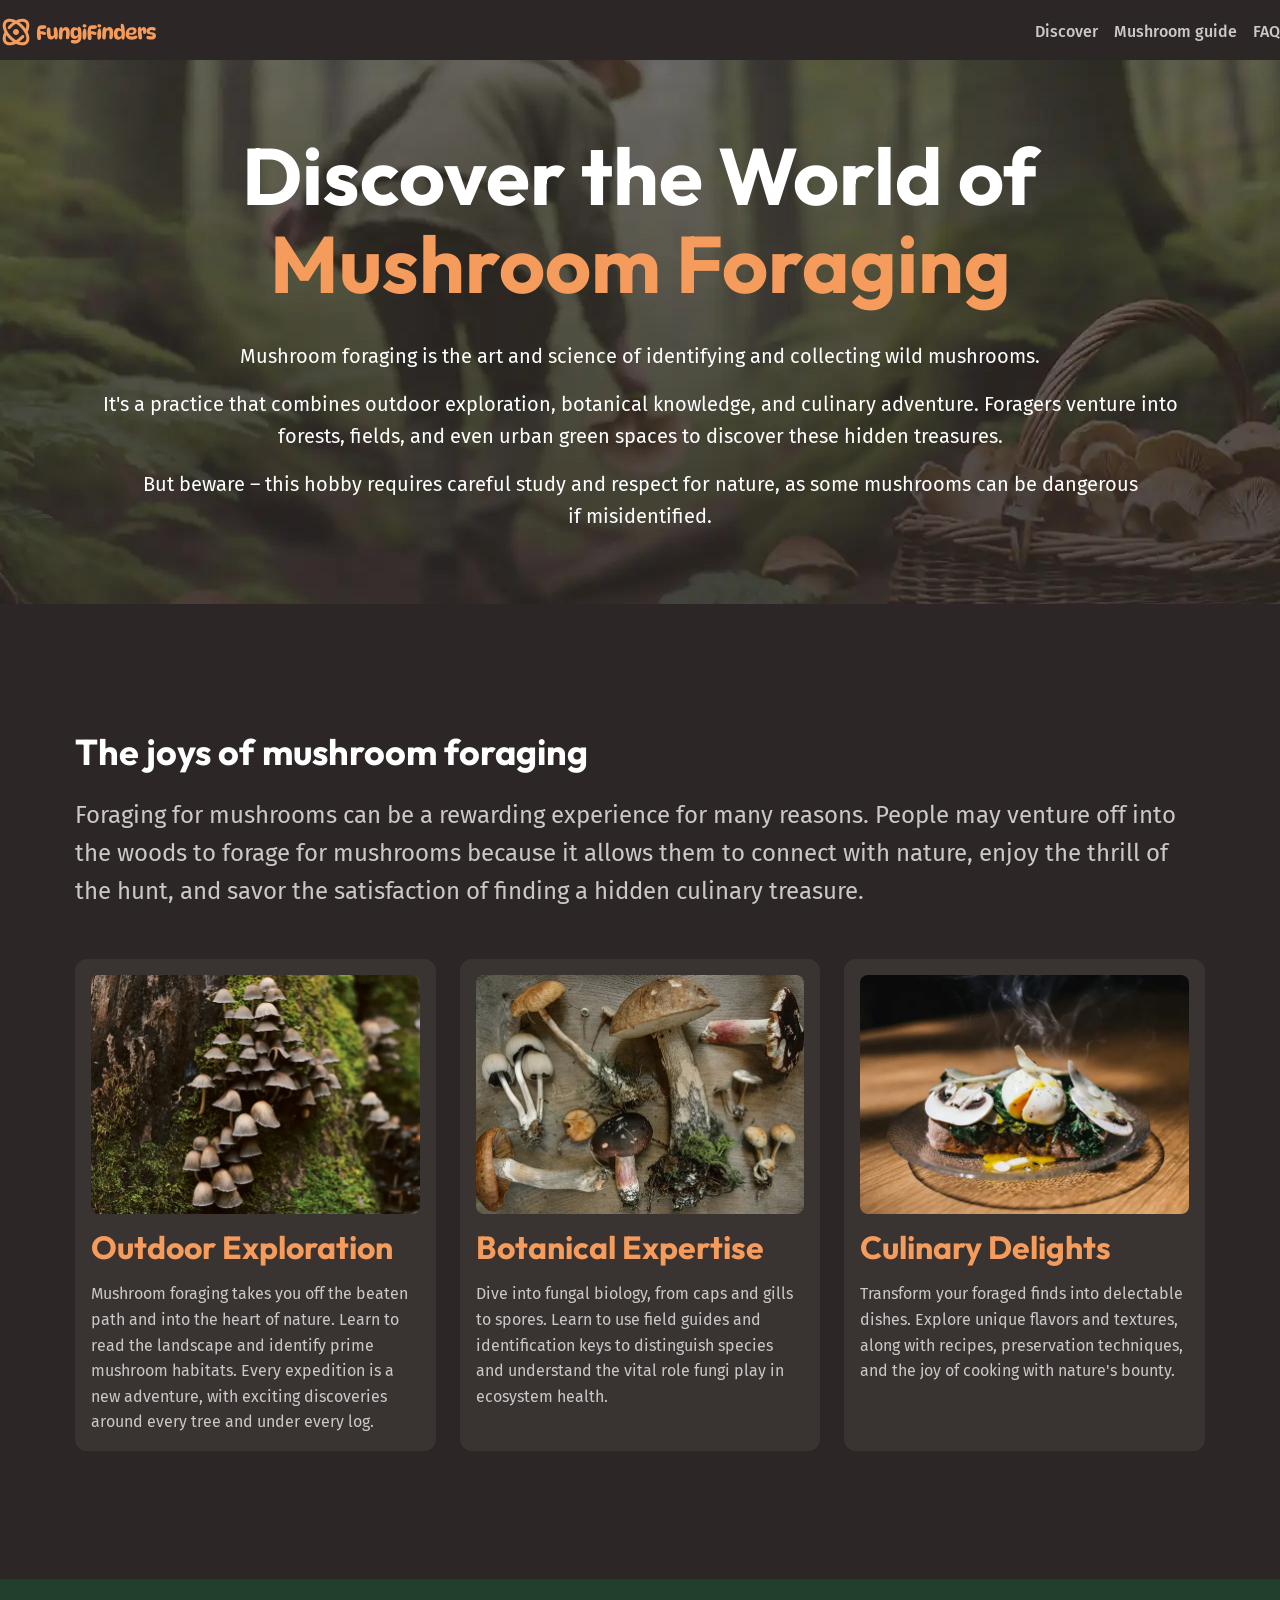
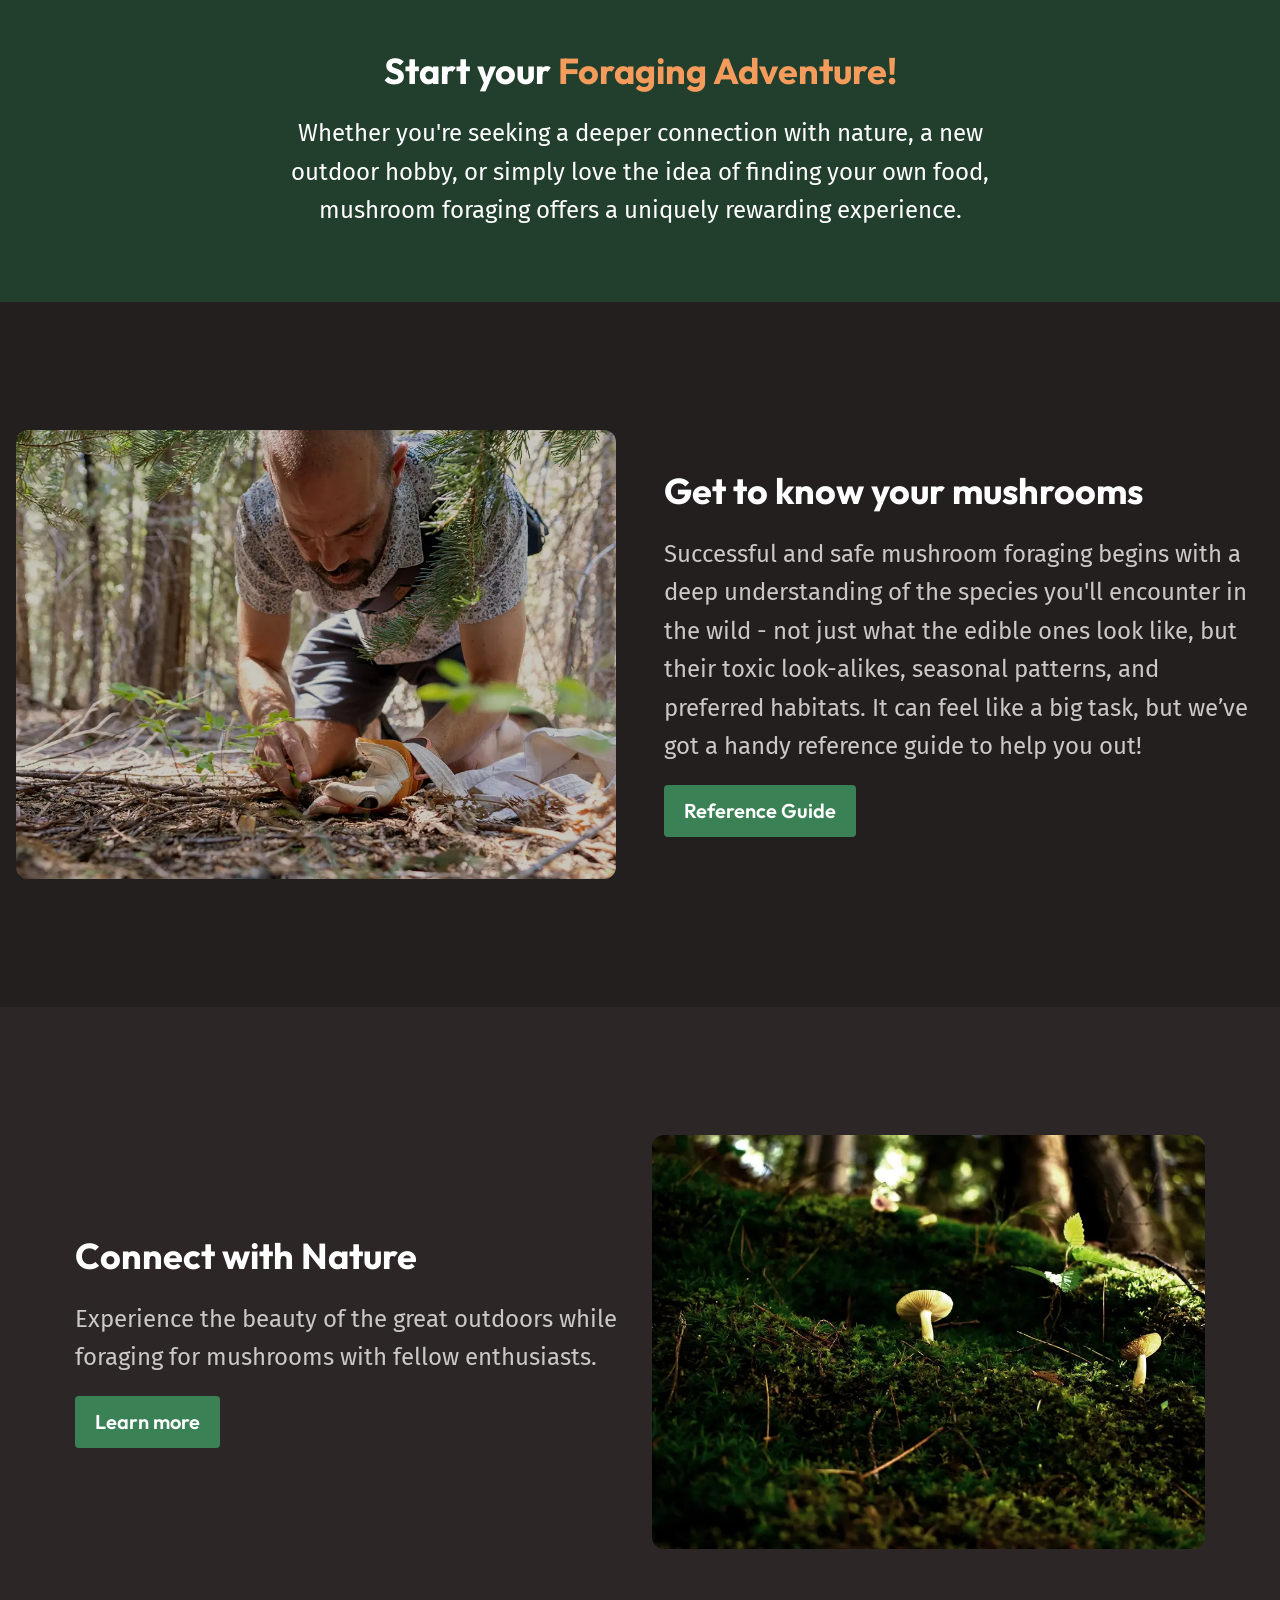
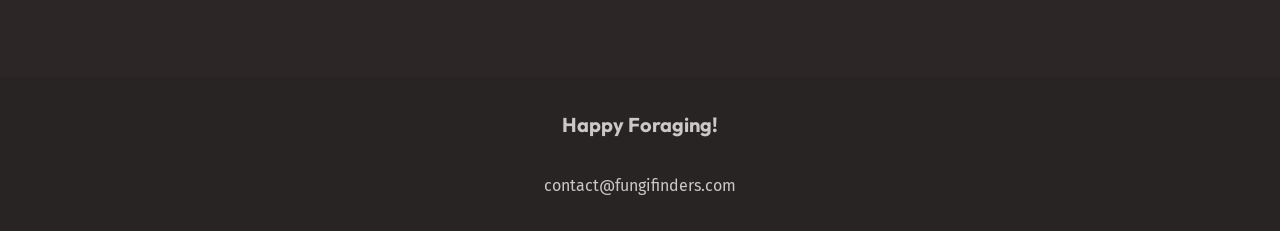
==== index.html @ 2575982f "modify anchor tag styles" ====
<!DOCTYPE html>
<html lang="en">

<head>
    <meta charset="UTF-8">
    <meta name="viewport" content="width=device-width, initial-scale=1.0">
    <link rel="stylesheet" href="style.css">

    <link rel="preconnect" href="https://fonts.googleapis.com">
    <link rel="preconnect" href="https://fonts.gstatic.com" crossorigin>
    <link
        href="https://fonts.googleapis.com/css2?family=Fira+Sans:ital,wght@0,100;0,200;0,300;0,400;0,500;0,600;0,700;0,800;0,900;1,100;1,200;1,300;1,400;1,500;1,600;1,700;1,800;1,900&family=Outfit:wght@100..900&display=swap"
        rel="stylesheet">
    <title>Myco Trail</title>
</head>

<body>
    <header class="primary-header wrapper wrapper--wide">
        <div class="logo-group"><img src="./assets/fungi-finders.svg" alt=""><span></span></div>
        <nav class="navigation">
            <ul role="list" class="navigation__list">
                <li><a href="">Discover</a></li>
                <li><a href="">Mushroom guide</a></li>
                <li><a href="">FAQ</a></li>
            </ul>
        </nav>
    </header>

    <main>
        <section class="section section--compact hero">
            <h1 class="hero__title">Discover the World of <br>
                <span class=".font-size-heading-xl text-brand">Mushroom Foraging</span>
            </h1>

            <div class="hero__text wrapper wrapper-narrow">
                <p>Mushroom foraging is the art and science of identifying and collecting wild mushrooms.</p>
                <p>It's a practice that combines outdoor exploration, botanical knowledge, and culinary adventure.
                    Foragers
                    venture into forests, fields, and even urban green spaces to discover these hidden treasures.</p>
                <p>But beware &ndash; this hobby requires careful study and respect for nature, as some mushrooms can be
                    dangerous
                    if misidentified.</p>
            </div>


        </section>

        <section class="section joys-section">
            <div class="wrapper flow">
                <h2>The joys of mushroom foraging</h2>

                <p>
                    Foraging for mushrooms can be a rewarding experience for many reasons. People may venture off into
                    the
                    woods
                    to forage for mushrooms because it allows them to connect with nature, enjoy the thrill of the hunt,
                    and
                    savor the satisfaction of finding a hidden culinary treasure.
                </p>

                <ul role="list" class="equal-cols">
                    <li class="card">
                        <img src="./assets/outdoor-exploration.webp" alt="">
                        <h3 class="card__title text-brand">Outdoor Exploration</h3>
                        <p class="joy__content">Mushroom foraging takes you off the beaten path and into the heart
                            of
                            nature. Learn to read the
                            landscape and identify prime mushroom habitats. Every expedition is a new adventure,
                            with
                            exciting discoveries around every tree and under every log.</p>
                    </li>

                    <li class="card" class="card">
                        <img src="./assets/botanical-expertise.webp" alt="">
                        <h3 class="card__title text-brand">Botanical Expertise</h3>
                        <p class="joy__content">Dive into fungal biology, from caps and gills to spores. Learn to
                            use
                            field
                            guides and
                            identification keys to distinguish species and understand the vital role fungi play in
                            ecosystem
                            health.</p>
                    </li>

                    <li class="card">
                        <img src="./assets/culinary-delight.webp" alt="">
                        <h3 class="card__title text-brand">Culinary Delights</h3>
                        <p class="joy__content">Transform your foraged finds into delectable dishes. Explore unique
                            flavors
                            and textures, along
                            with recipes, preservation techniques, and the joy of cooking with nature's bounty.</p>
                    </li>


                </ul>
            </div>

        </section>

        <section class="banner | section section--compact bg-green-dark text-center">
            <div class="wrapper wrapper--narrow flow">
                <h2>Start your <span class="text-brand">Foraging Adventure!</span></h2>
                <p class="text-white">Whether you're seeking a deeper connection with nature, a new outdoor hobby, or
                    simply love the idea of
                    finding your own food, mushroom foraging offers a uniquely rewarding experience.</p>
            </div>
        </section>

        <section class="refernce-guide | section bg-brown-dark">
            <div class="wrapper wrapper--wide equal-cols" data-gap="wide" data-vertical-alignment="center">
                <div class="refernce-guide__img">
                    <img src="./assets/get-to-know.webp" alt="" />
                </div>
                <div class="flow">
                    <h2>Get to know your mushrooms</h2>
                    <p>Successful and safe mushroom foraging begins with a deep understanding of the species you'll
                        encounter in the wild - not just what the edible ones look like, but their toxic look-alikes,
                        seasonal patterns, and preferred habitats.
                        It can feel like a big task, but we’ve got a handy reference guide to help you out!</p>
                    <a href="#" class="button" data-button-size="large">Reference Guide</a>
                </div>
            </div>
        </section>

        <section class="section nature">
            <div class="wrapper wrapper-wide equal-cols" data-vertical-alignment="center">
                <div class="flow">
                    <h2>Connect with Nature</h2>
                    <p>Experience the beauty of the great outdoors while foraging for mushrooms with fellow enthusiasts.
                    </p>
                    <a class="button" data-button-size="large" href="#">Learn more <span class="visually-hidden">
                            about mushrooms with our helpful reference guide
                        </span></a>
                </div>
                <div class="nature__img"><img src="./assets/nature.webp" alt=""></div>
            </div>
        </section>
    </main>

    <footer class="primary-footer">
        <p class="primary-footer__title">Happy Foraging!</p>
        <a href="mailto:contact@fungifinders.com">contact@fungifinders.com</a>
    </footer>

</body>

</html>
---- style.css ----
@layer reset {
  * {
    margin: 0;
    padding: 0;
  }

  [role="list"] {
    list-style: none;
  }

  img,
  picture {
    max-inline-size: 100%;
    display: block;
  }

  input,
  button,
  textarea,
  select {
    font: inherit;
  }

  body {
    min-height: 100vh;
    line-height: 1.6;
  }

  h1,
  h2,
  h3,
  button,
  input,
  label {
    line-height: 1.1;
  }

  h1,
  h2,
  h3,
  h4,
  h5 {
    text-wrap: balance;
  }

  p {
    text-wrap: pretty;
  }
}

@layer base {
  :root {
    --clr-green-400: hsl(143, 19%, 49%);
    --clr-green-500: hsl(143, 38%, 37%);
    --clr-green-600: hsl(145, 29%, 19%);

    --clr-brown-500: hsl(10, 5%, 25%);
    --clr-brown-600: hsl(9, 7%, 21%);
    --clr-brown-700: hsl(10, 7%, 16%);
    --clr-brown-800: hsl(0, 6%, 15%);
    --clr-brown-900: hsl(0, 6%, 13%);

    --clr-burnt-orange-500: hsl(28, 43%, 37%);

    --clr-gray-100: hsl(0, 2%, 79%);
    --clr-white: hsl(0, 0%, 100%);

    --clr-brand-400: hsl(25, 88%, 75%);
    --clr-brand-500: hsl(25, 88%, 66%);

    --clr-red-500: hsl(359, 34%, 24%);
    --clr-teal-500: hsl(186, 42%, 25%);

    --ff-heading: "Outfit", sans-serif;
    --ff-body: "Fira Sans", sans-serif;

    --fs-300: 0.875rem;
    --fs-400: 1rem;
    --fs-500: 1.125rem;
    --fs-600: 1.25rem;
    --fs-700: 1.5rem;
    --fs-800: 2rem;
    --fs-900: 3.75rem;
    --fs-1000: 3.75rem;

    @media (width > 760px) {
      --fs-500: 1.25rem;
      --fs-600: 1.5rem;
      --fs-700: 2rem;
      --fs-800: 3rem;
      --fs-900: 5rem;
      --fs-1000: 7.5rem;
    }
  }

  :root {
    --color-background-extra-light: var(--clr-brown-500);
    --color-background-light: var(--clr-brown-600);
    --color-background-normal: var(--clr-brown-700);
    --color-background-dark: var(--clr-brown-800);
    --color-background-extra-dark: var(--clr-brown-900);

    --color-background-green-light: var(--clr-green-400);
    --color-background-green-normal: var(--clr-green-500);
    --color-background-green-dark: var(--clr-green-600);

    --color-tags-red: var(--clr-red-500);
    --color-tags-teal: var(--clr-teal-500);
    --color-tags-burnt-orange: var(--clr-burnt-orange-500);

    --color-text-white: var(--clr-white);
    --color-text-gray: var(--clr-gray-100);

    --color-text-brand-light: var(--clr-brand-400);
    --color-text-brand: var(--clr-brand-500);

    --font-size-heading-sm: var(--fs-700);
    --font-size-heading-regular: var(--fs-800);
    --font-size-heading-lg: var(--fs-900);
    --font-size-heading-xl: var(--fs-1000);

    --font-size-sm: var(--fs-300);
    --font-size-regular: var(--fs-400);
    --font-size-md: var(--fs-500);
    --font-size-lg: var(--fs-600);

    --border-radius-1: 0.25rem;
    --border-radius-2: 0.5rem;
    --border-radius-3: 0.75rem;
  }

  body {
    font-family: var(--ff-body);
    font-size: var(--font-size-lg);
    color: var(--color-text-gray);
    background-color: var(--color-background-normal);
  }

  h1,
  h2,
  h3 {
    font-family: var(--ff-heading);
    color: var(--color-text-white);
  }

  h1 {
    font-size: var(--font-size-heading-lg);
    line-height: 1.1;
  }

  a {
    color: inherit;
    text-decoration: none;
    /* font: inherit; */
  }

  a:hover,
  a:focus-visible {
    color: var(--color-text-brand);
  }

  section {
    padding-block: 8rem;
  }

  img {
    border-radius: var(--border-radius-3);
  }
}

@layer layout {
  .wrapper {
    max-width: 70.625rem;
    margin-inline: auto;
    padding-inline: 1rem;
  }

  .wrapper--narrow {
    max-width: 45rem;
  }

  .wrapper--wide {
    max-width: 83.125rem;
  }

  .section {
    padding-block: 3.75rem;

    @media (min-width: 760px) {
      padding-block: 8rem;
    }
  }

  .section--compact {
    @media (min-width: 760px) {
      padding-block: 4.5rem;
    }
  }

  .equal-cols {
    display: grid;
    align-items: var(--vertical-alignment, stretch);
    gap: var(--gap, 1.5rem);

    &[data-gap="wide"] {
      --gap: 3rem;
    }

    &[data-vertical-alignment="center"] {
      --vertical-alignment: center;
    }

    @media (width > 760px) {
      grid-auto-flow: column;
      grid-auto-columns: 1fr;
    }
  }

  /* ul.equal-cols{
    article:last-child{
      height: 100%;
    }
  } */

  .full-height {
    height: 100%;
  }

  .flow > * + * {
    margin-block-start: 1em;
  }
}

@layer components {
  .primary-header {
    display: flex;
    justify-content: space-between;
    padding: 1rem 0 0.75rem 0;
    align-items: center;
  }

  .navigation__list {
    display: flex;
    gap: 1rem;
    font-size: var(--font-size-regular);
    font-weight: 500;
  }

  .hero {
    text-align: center;
    color: var(--color-text-white);
    background: url("./assets/hero.webp");
  }

  .hero__title {
    margin-block-end: 2rem;
  }

  .hero__text {
    font-size: var(--font-size-md);
    display: grid;
    gap: 1rem;
  }

  .joys-section {
    ul {
      margin-block-start: 3rem;
    }
  }

  .primary-footer {
    padding-block: 2rem;
    background-color: var(--color-background-dark);
    font-size: 1rem;
    display: grid;
    gap: 2rem;
    text-align: center;

    a:hover {
      color: var(--color-text-white);
    }
  }

  .primary-footer__title {
    font-family: var(--ff-heading);
    font-weight: bold;
    font-size: 1.25rem;
  }

  /* Individual Components */

  .card {
    padding: 1rem;
    background-color: var(--color-background-light);
    border-radius: var(--border-radius-3);
    font-size: var(--font-size-regular);
    align-content: start;
    display: grid;
    gap: var(--gap, 1rem);

    img {
      border-radius: var(--border-radius-2);
      object-fit: cover;
      object-position: center;
    }

    &[data-card-size="small"] {
      --card-title-font-size: var(--fs-600);
      align-content: space-between;
    }
  }

  .card__title {
    font-weight: bold;
    color: var(--color-text-white);
    font-size: var(--card-title-font-size, var(--font-size-heading-sm));
  }

  .button,
  .tag {
    color: var(--color-text-white);
    background-color: var(--color-background-green-normal);
    border-radius: 4px;
    display: inline-block;
    font-family: var(--ff-heading);
  }

  .button {
    font-size: 1rem;
    padding: 8px 16px;

    font-weight: 600;

    &[data-button-type="filter-button"] {
      font-weight: revert;
      padding: 8 6 8 16;
    }

    &[data-button-size="large"] {
      font-size: 1.25rem;
      padding: 10px 20px;
    }

    &[data-disabled="true"] {
      background-color: var(--color-background-green-light);
    }
  }

  .tag {
    font-weight: 500;
    padding-inline: 6px;
    font-size: 0.875rem;

    &[data-edible="false"] {
      background-color: var(--color-tags-red);
    }
    &[data-season="spring"] {
      background-color: var(--color-tags-teal);
    }
    &[data-season="fall"] {
      background-color: var(--color-tags-burnt-orange);
    }
  }
}

@layer utils {
  .padding-block-sm {
    padding-block: 4.5rem;
  }
  .padding-block-lg {
    padding-block: 8rem;
  }

  .visually-hidden {
    clip: rect(0 0 0 0);
    clip-path: inset(50%);
    height: 1px;
    overflow: hidden;
    position: absolute;
    white-space: nowrap;
    width: 1px;
  }

  .text-white {
    color: var(--color-text-white);
  }
  .text-brand {
    color: var(--color-text-brand);
  }

  .text-center {
    text-align: center;
  }

  .bg-green-dark {
    background-color: var(--color-background-green-dark);
  }

  .bg-brown-dark {
    background-color: var(--color-background-extra-dark);
  }

  .font-size-heading-xl {
    font-size: var(--font-size-heading-xl);
  }
}
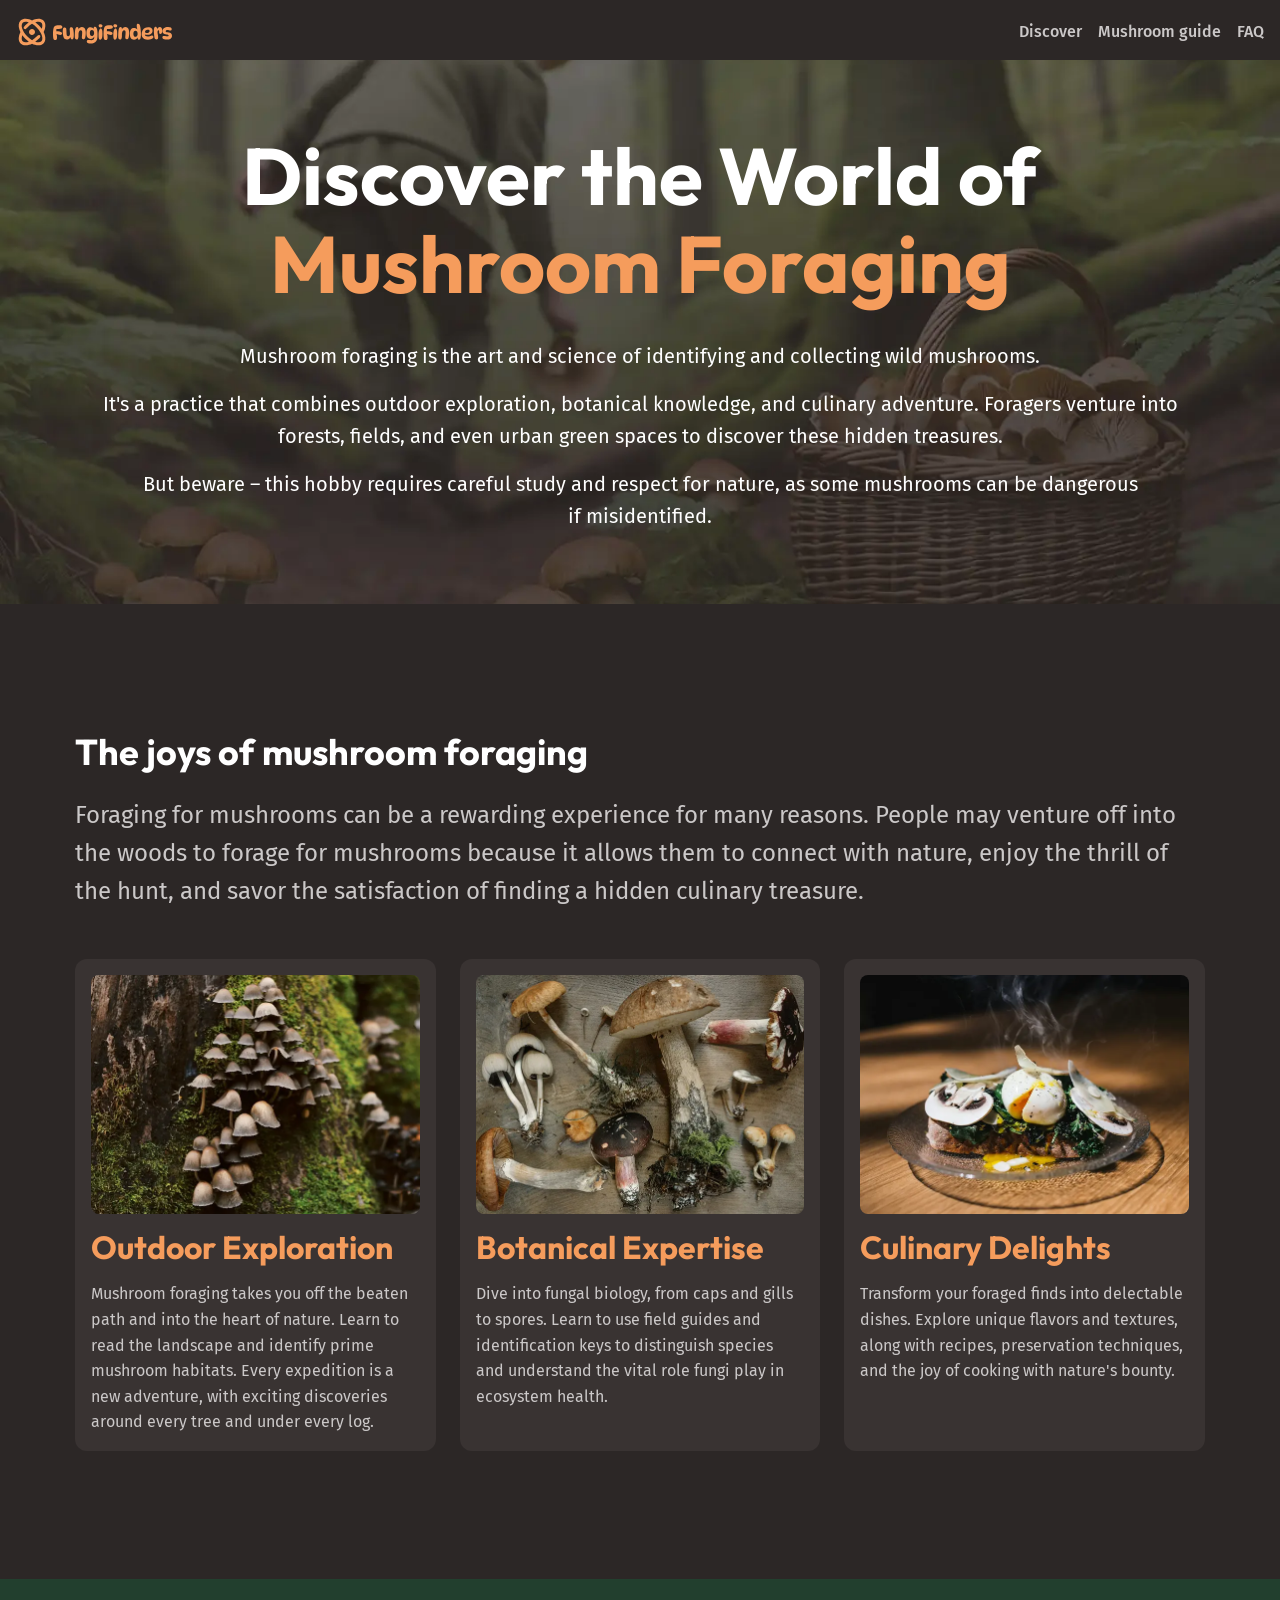
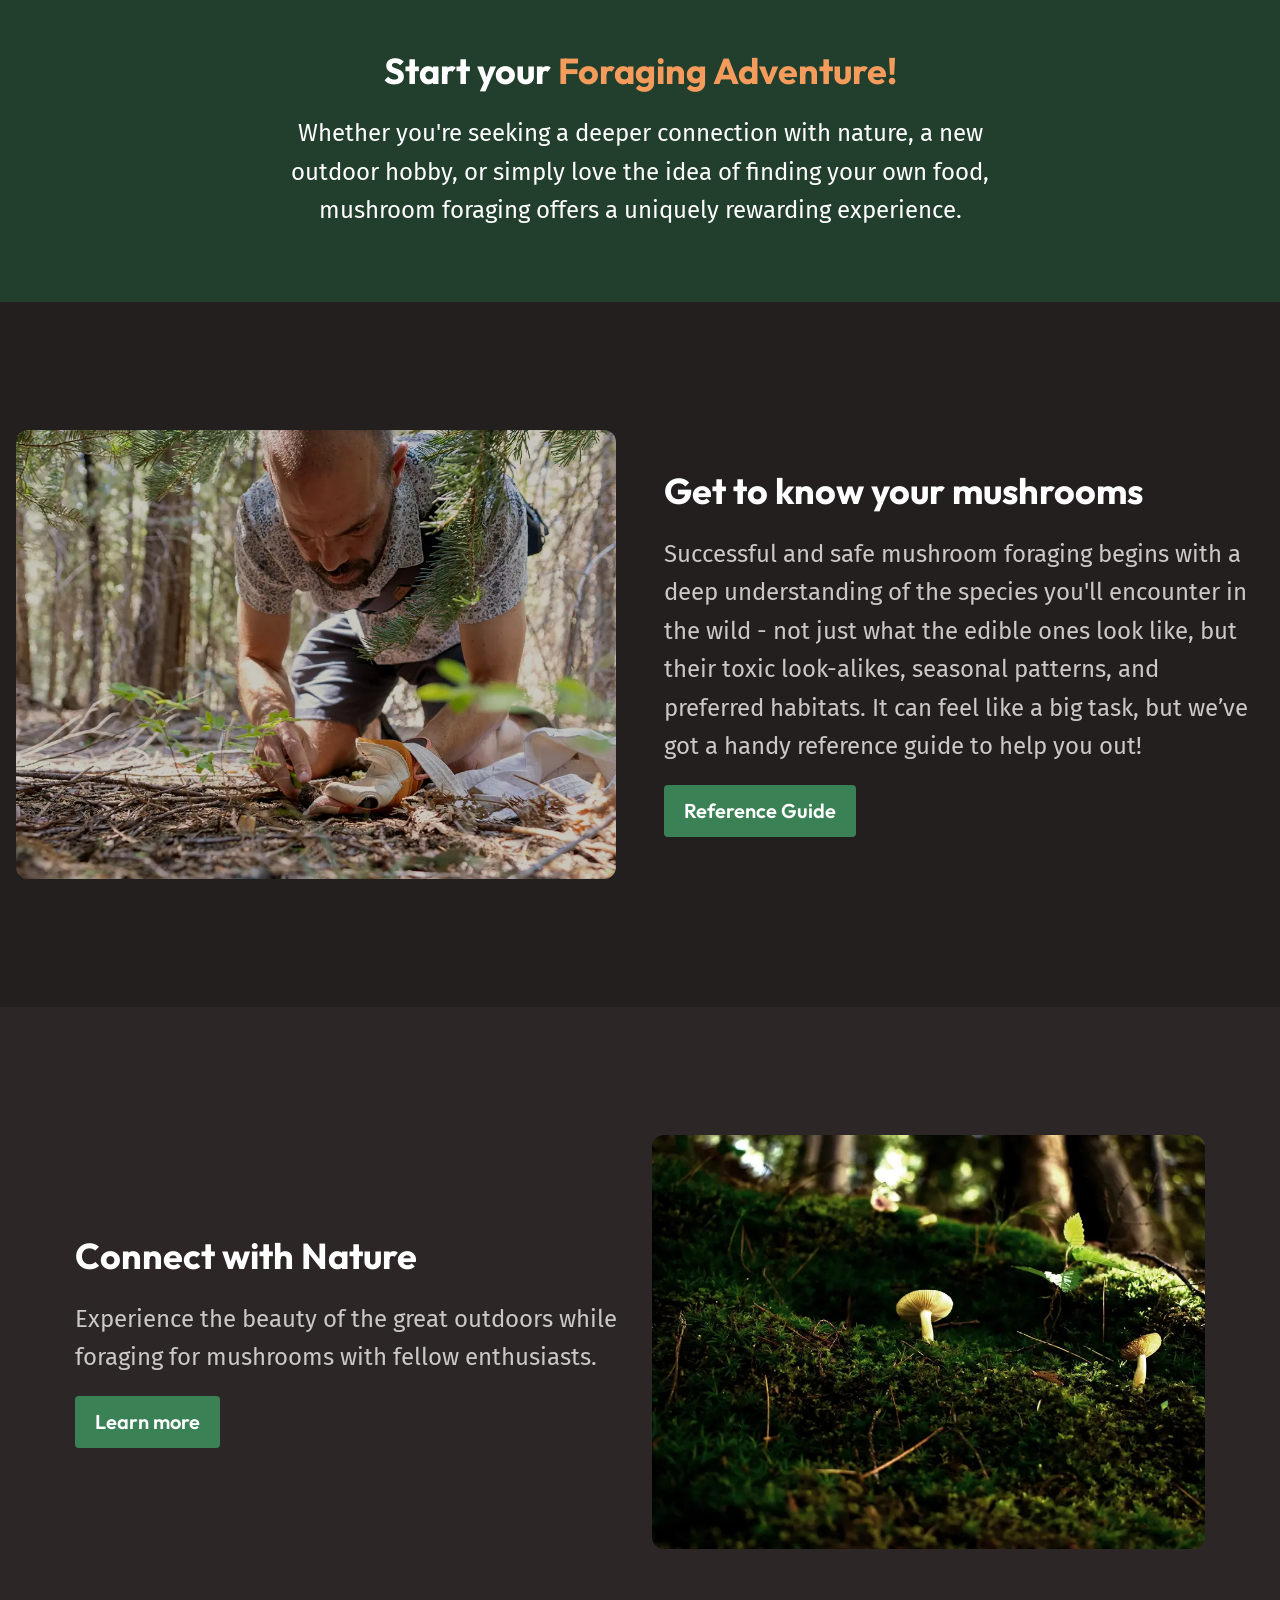
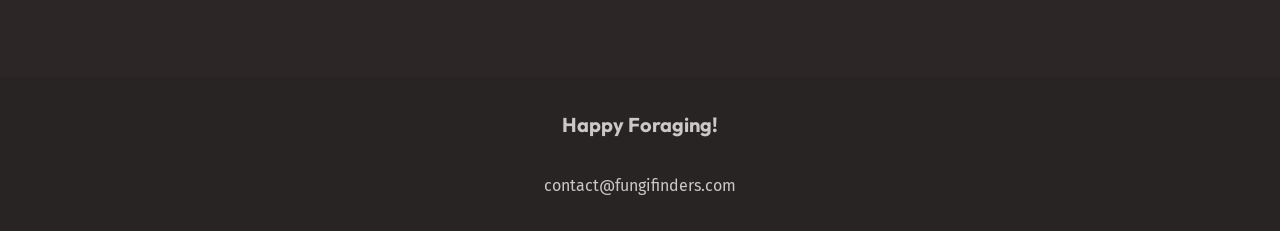
==== commit 75fa4bc7: "modify layout styles for some sections" ====
--- a/index.html
+++ b/index.html
@@ -106,7 +106,7 @@
             </div>
         </section>
 
-        <section class="refernce-guide | section bg-brown-dark">
+        <section class="reference-guide-section | section bg-brown-dark">
             <div class="wrapper wrapper--wide equal-cols" data-gap="wide" data-vertical-alignment="center">
                 <div class="refernce-guide__img">
                     <img src="./assets/get-to-know.webp" alt="" />
@@ -122,7 +122,7 @@
             </div>
         </section>
 
-        <section class="section nature">
+        <section class="nature-section | section">
             <div class="wrapper wrapper-wide equal-cols" data-vertical-alignment="center">
                 <div class="flow">
                     <h2>Connect with Nature</h2>
--- a/style.css
+++ b/style.css
@@ -235,7 +235,10 @@
   .primary-header {
     display: flex;
     justify-content: space-between;
-    padding: 1rem 0 0.75rem 0;
+    flex-wrap: wrap;
+    row-gap: .75rem;
+    padding-block-start: 1rem;
+    padding-block-end: 0.75rem;
     align-items: center;
   }
 
@@ -250,6 +253,8 @@
     text-align: center;
     color: var(--color-text-white);
     background: url("./assets/hero.webp");
+    background-size: cover;
+    background-position: center;
   }
 
   .hero__title {
@@ -265,6 +270,18 @@
   .joys-section {
     ul {
       margin-block-start: 3rem;
+    }
+  }
+
+  .reference-guide-section > :first-child{
+    @media (760px < width < 1250px ){
+      align-items: start;
+    }
+  }
+
+  .nature-section > :first-child{
+    @media (760px < width < 1024px ){
+      align-items: start;
     }
   }
 
@@ -346,6 +363,10 @@
     }
   }
 
+  .button:hover {
+    background-color: var(--color-background-green-light);
+  }
+
   .tag {
     font-weight: 500;
     padding-inline: 6px;
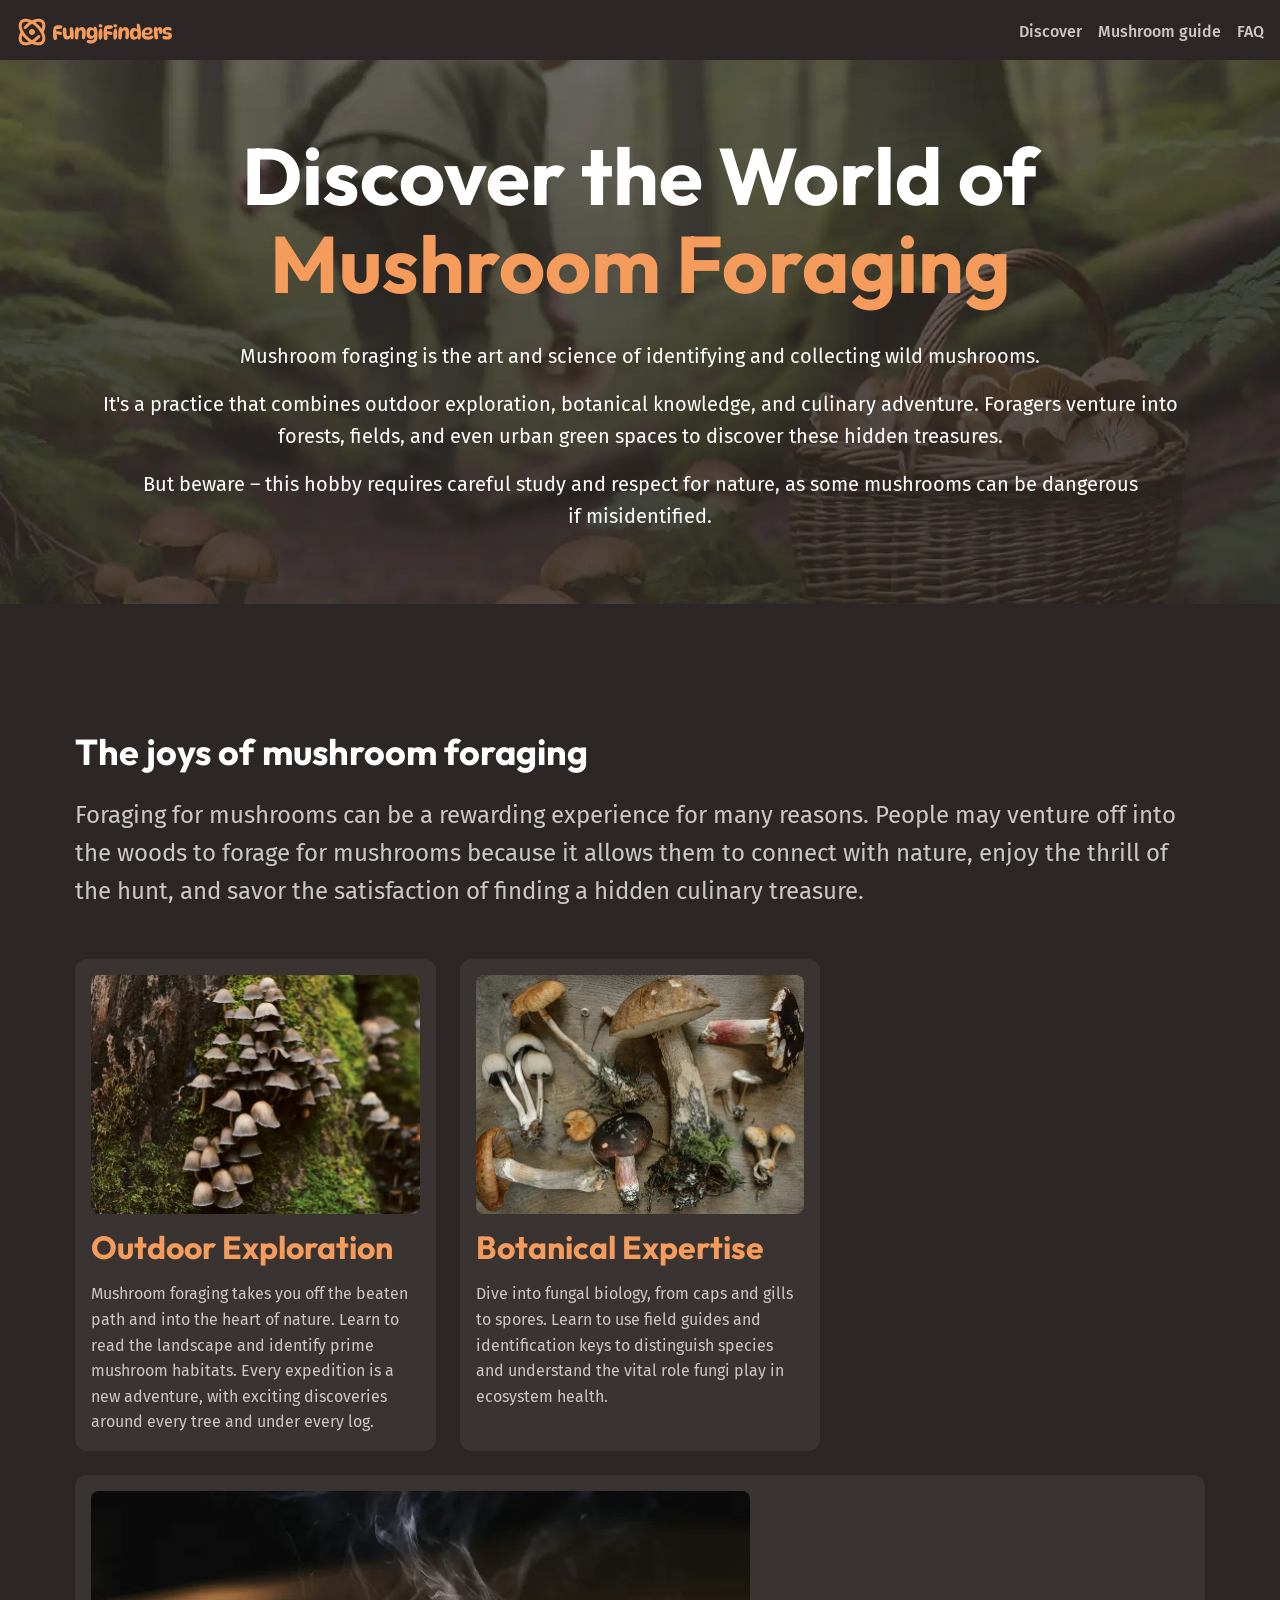
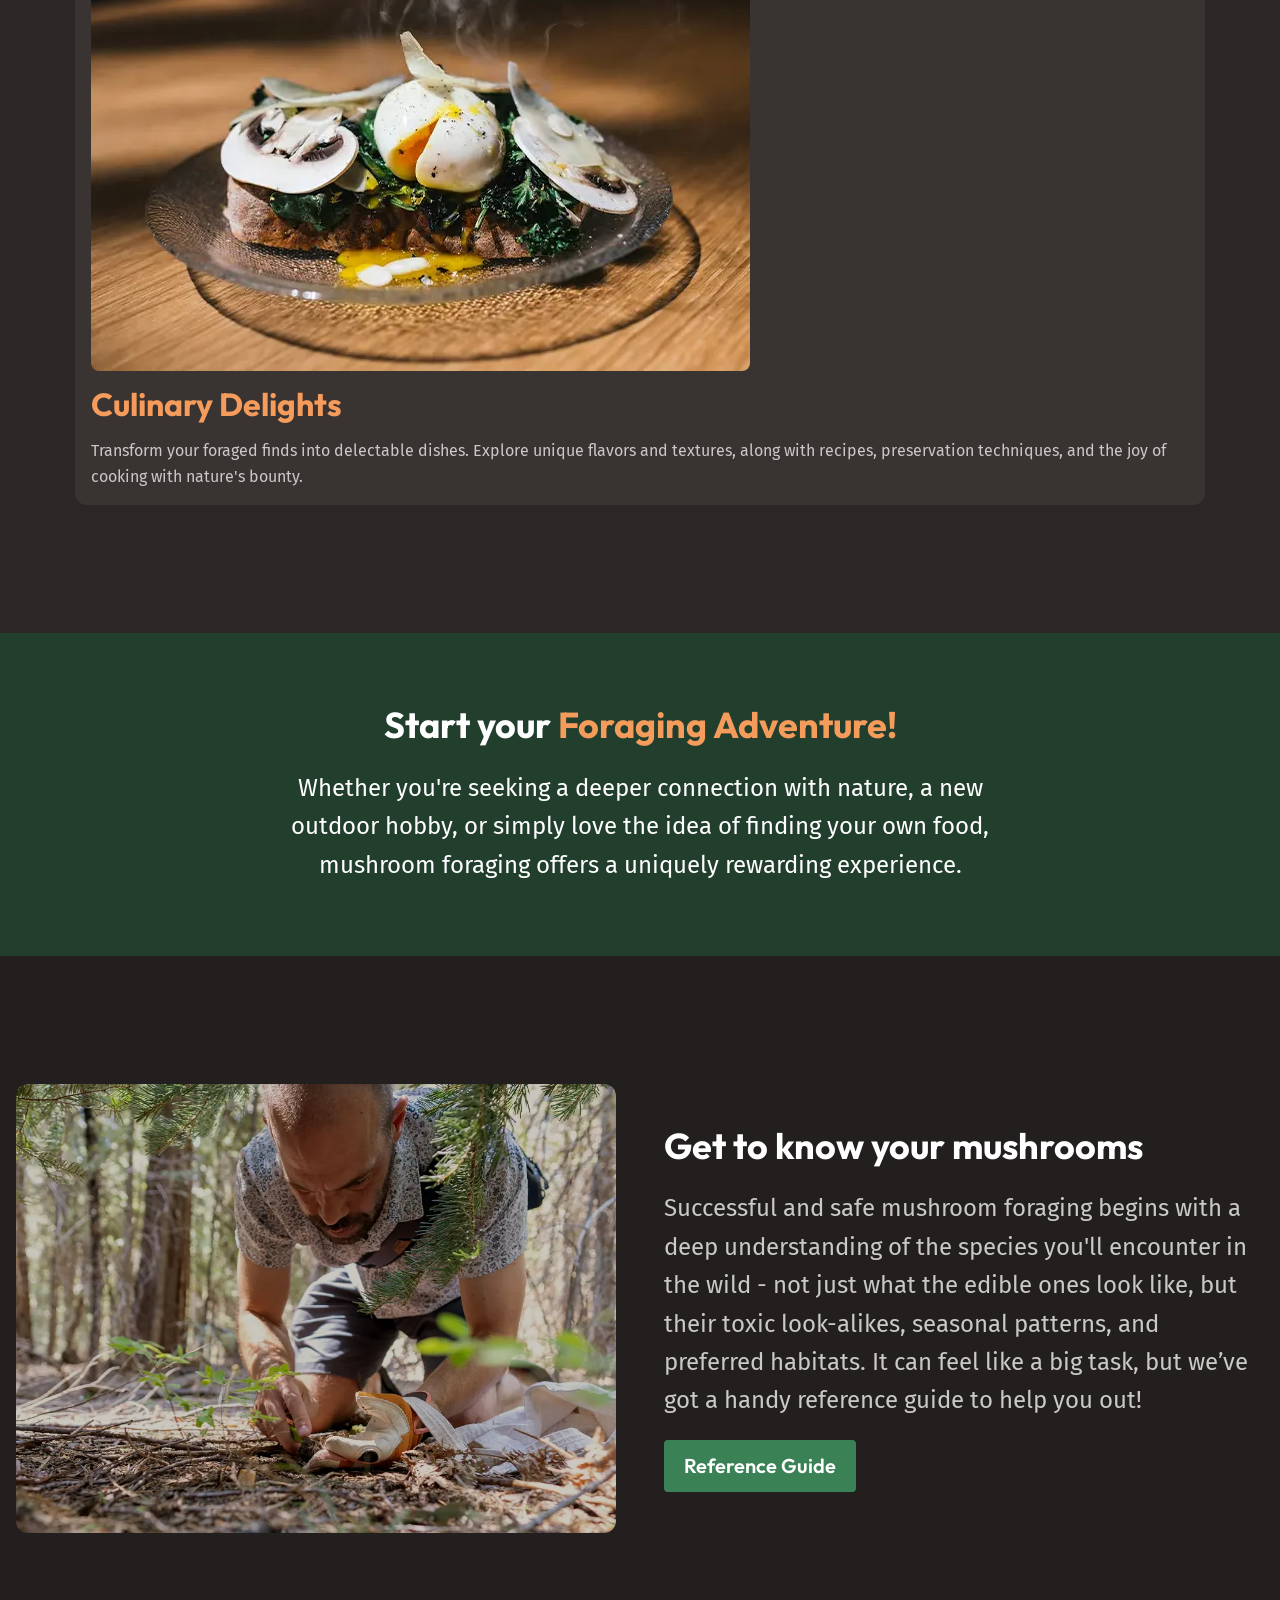
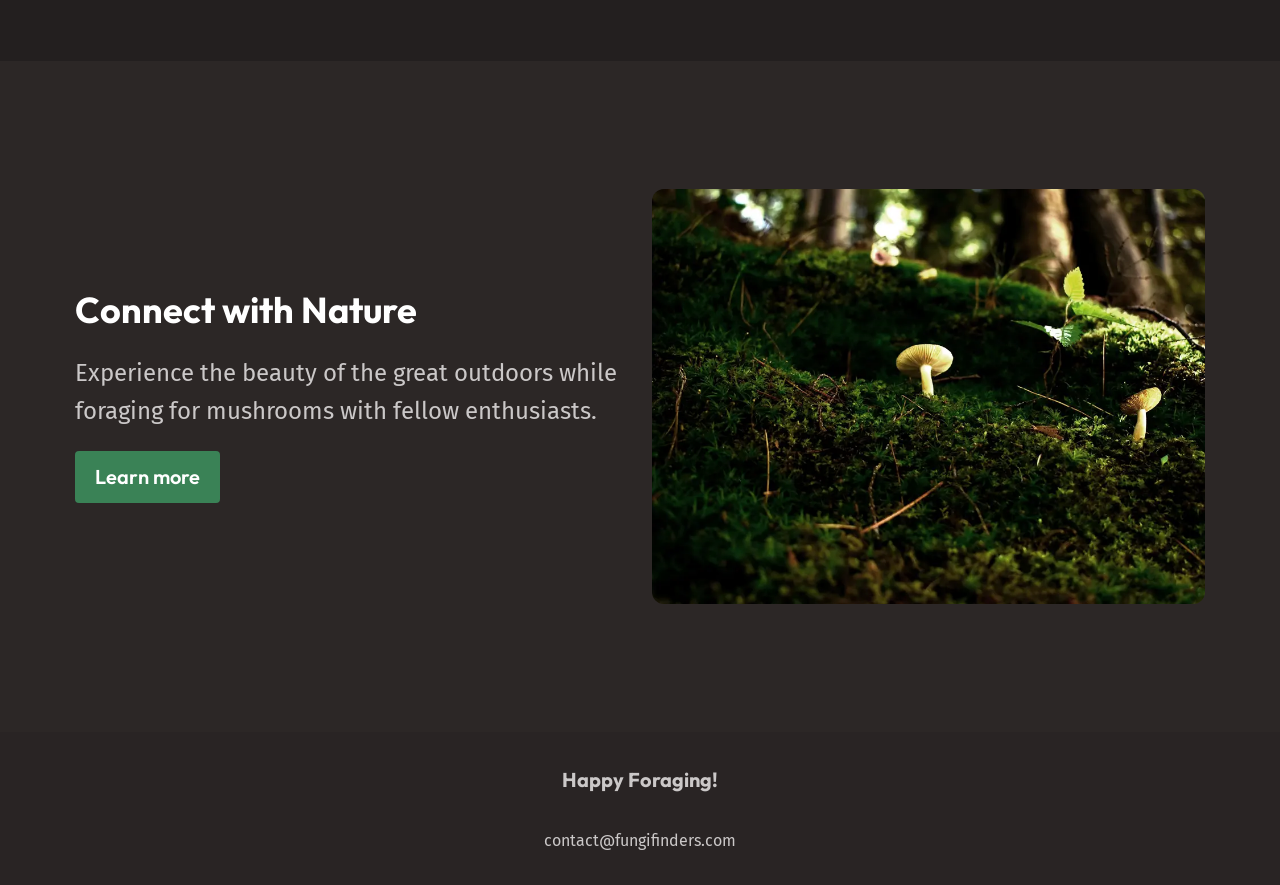
==== commit 15736ed1: "create adaptive grid" ====
--- a/index.html
+++ b/index.html
@@ -11,14 +11,20 @@
     <link
         href="https://fonts.googleapis.com/css2?family=Fira+Sans:ital,wght@0,100;0,200;0,300;0,400;0,500;0,600;0,700;0,800;0,900;1,100;1,200;1,300;1,400;1,500;1,600;1,700;1,800;1,900&family=Outfit:wght@100..900&display=swap"
         rel="stylesheet">
+
+    <script src="./index.js" defer></script>
     <title>Myco Trail</title>
 </head>
 
 <body>
     <header class="primary-header wrapper wrapper--wide">
         <div class="logo-group"><img src="./assets/fungi-finders.svg" alt=""><span></span></div>
-        <nav class="navigation">
-            <ul role="list" class="navigation__list">
+        <button class="primary-header__button" aria-expanded="false" aria-controls="site-navigation">
+            <span class="visually-hidden">Menu</span>
+            <img src="./assets/hamburger.svg" alt="">
+        </button>
+        <nav id="site-navigation" class="navigation">
+            <ul  role="list" class="navigation__list">
                 <li><a href="">Discover</a></li>
                 <li><a href="">Mushroom guide</a></li>
                 <li><a href="">FAQ</a></li>
@@ -58,7 +64,7 @@
                     savor the satisfaction of finding a hidden culinary treasure.
                 </p>
 
-                <ul role="list" class="equal-cols">
+                <ul role="list" class="equal-cols" data-layout="auto-fit">
                     <li class="card">
                         <img src="./assets/outdoor-exploration.webp" alt="">
                         <h3 class="card__title text-brand">Outdoor Exploration</h3>
--- a/style.css
+++ b/style.css
@@ -166,6 +166,10 @@
   img {
     border-radius: var(--border-radius-3);
   }
+
+  button{
+    cursor: pointer;
+  }
 }
 
 @layer layout {
@@ -210,17 +214,28 @@
       --vertical-alignment: center;
     }
 
+    &[data-layout="auto-fit"]{
+      @media (width > 760px){
+        grid-auto-flow: row;
+        grid-template-columns: repeat(auto-fit, minmax(21rem, 1fr));
+
+        /* 
+          selects the last child in the grid
+          when [data-layout="auto-fit"] attribute
+          is added to .equal-cols
+         */
+         
+        & > :last-child{
+          grid-column: 1 / -1;
+        }
+      }
+    }
+
     @media (width > 760px) {
       grid-auto-flow: column;
       grid-auto-columns: 1fr;
     }
   }
-
-  /* ul.equal-cols{
-    article:last-child{
-      height: 100%;
-    }
-  } */
 
   .full-height {
     height: 100%;
@@ -236,17 +251,64 @@
     display: flex;
     justify-content: space-between;
     flex-wrap: wrap;
-    row-gap: .75rem;
+    row-gap: 0.75rem;
     padding-block-start: 1rem;
     padding-block-end: 0.75rem;
     align-items: center;
   }
 
+  .primary-header__button {
+    background-color: transparent;
+    border: 0;
+    z-index: 11;
+
+    img {
+      border-radius: 0;
+    }
+
+    @media (width > 760px) {
+      display: none;
+    }
+  }
+
+  .navigation {
+    font-size: var(--fs-400);
+    font-weight: 500;
+  }
+
   .navigation__list {
     display: flex;
     gap: 1rem;
-    font-size: var(--font-size-regular);
-    font-weight: 500;
+  }
+
+  @media (width < 760px) {
+    .navigation {
+      display: none;
+      font-weight: bold;
+      color: var(--color-text-white);
+      font-size: var(--fs-700);
+      background-color: var(--color-background-green-normal);
+      position: absolute;
+      top: 0;
+      right: 0;
+      z-index: 10;
+      border-bottom-left-radius: var(--border-radius-2);
+      padding: 2rem;
+    }
+
+    .navigation__list {
+      display: block;
+
+      li:not(:first-child) {
+        margin-block-start: 2rem;
+        border-top: 2px solid var(--color-background-green-light);
+        padding-top: 2rem;
+      }
+    }
+
+    .primary-header__button[aria-expanded="true"] ~ .navigation {
+      display: block;
+    }
   }
 
   .hero {
@@ -273,14 +335,14 @@
     }
   }
 
-  .reference-guide-section > :first-child{
-    @media (760px < width < 1250px ){
+  .reference-guide-section > :first-child {
+    @media (760px < width < 1250px) {
       align-items: start;
     }
   }
 
-  .nature-section > :first-child{
-    @media (760px < width < 1024px ){
+  .nature-section > :first-child {
+    @media (760px < width < 1024px) {
       align-items: start;
     }
   }
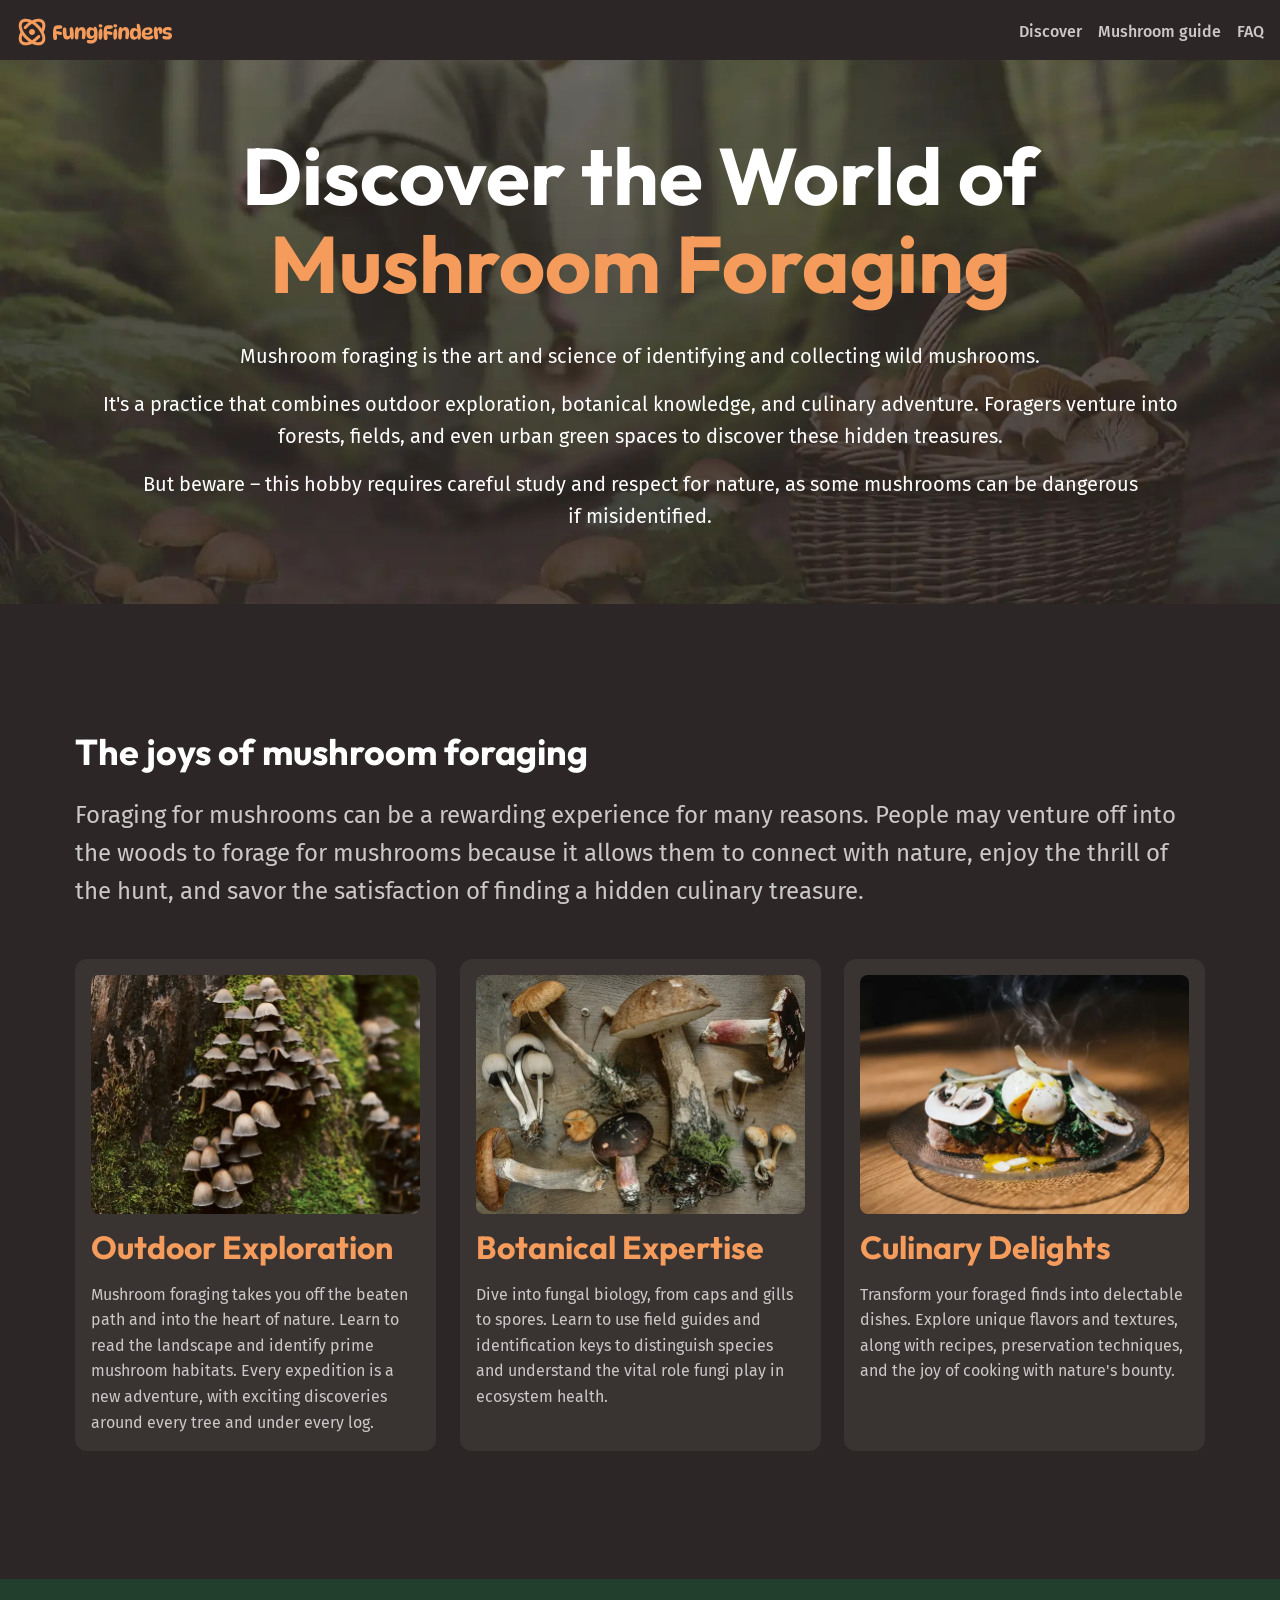
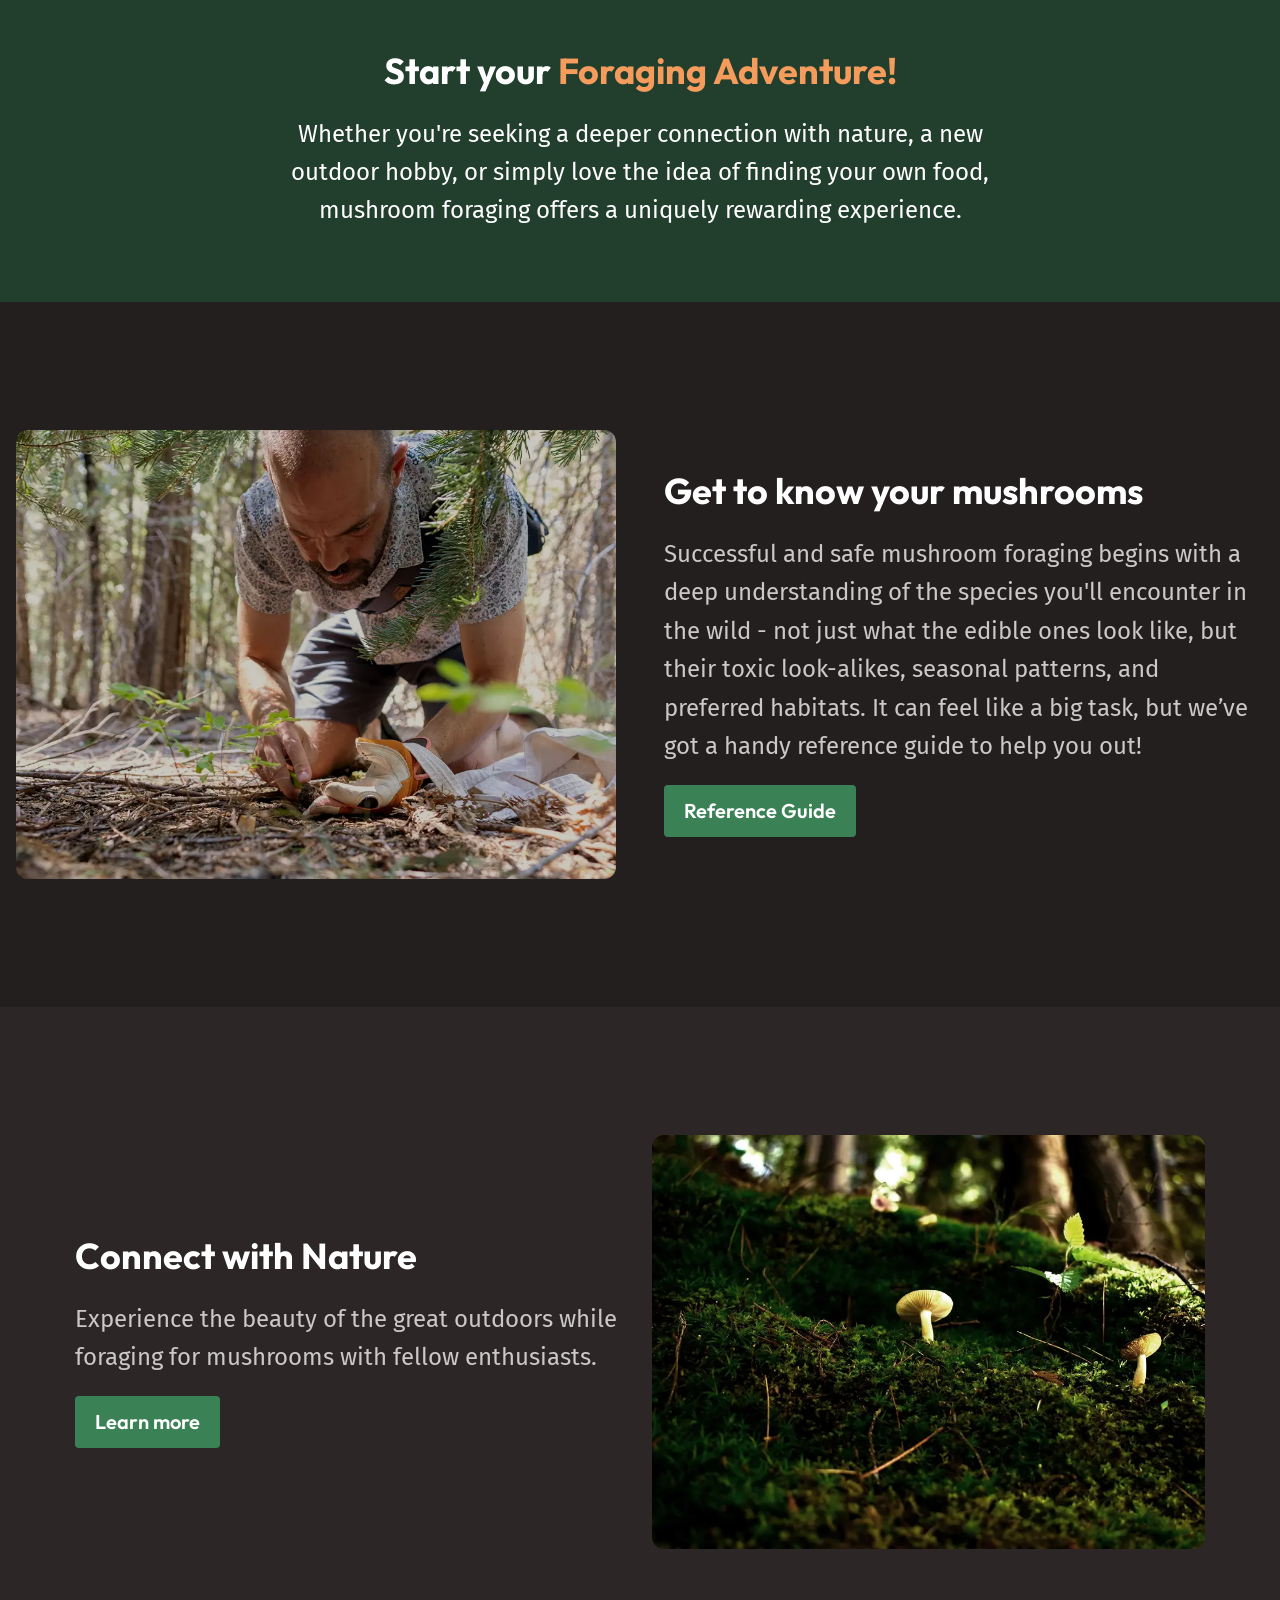
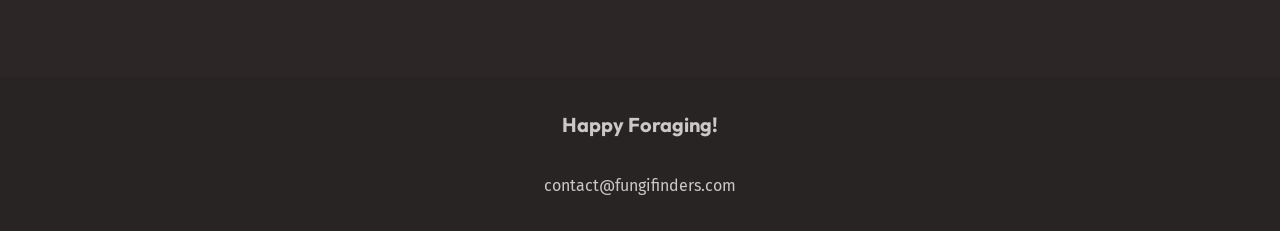
==== commit 4b18688b: "create responsive version of 'equal-cols' class" ====
--- a/index.html
+++ b/index.html
@@ -64,7 +64,7 @@
                     savor the satisfaction of finding a hidden culinary treasure.
                 </p>
 
-                <ul role="list" class="equal-cols" data-layout="auto-fit">
+                <ul role="list" class="equal-cols" data-layout="responsive">
                     <li class="card">
                         <img src="./assets/outdoor-exploration.webp" alt="">
                         <h3 class="card__title text-brand">Outdoor Exploration</h3>
--- a/style.css
+++ b/style.css
@@ -167,7 +167,7 @@
     border-radius: var(--border-radius-3);
   }
 
-  button{
+  button {
     cursor: pointer;
   }
 }
@@ -214,26 +214,19 @@
       --vertical-alignment: center;
     }
 
-    &[data-layout="auto-fit"]{
-      @media (width > 760px){
-        grid-auto-flow: row;
-        grid-template-columns: repeat(auto-fit, minmax(21rem, 1fr));
-
-        /* 
-          selects the last child in the grid
-          when [data-layout="auto-fit"] attribute
-          is added to .equal-cols
-         */
-         
-        & > :last-child{
-          grid-column: 1 / -1;
-        }
-      }
-    }
-
     @media (width > 760px) {
       grid-auto-flow: column;
       grid-auto-columns: 1fr;
+    }
+  }
+
+  .equal-cols[data-layout="responsive"] {
+    display: flex;
+    flex-wrap: wrap;
+    > * {
+      flex: 1 1 var(--min-col-size, 20rem);
+    }
+    @media (width > 760px) {
     }
   }
 
@@ -387,6 +380,25 @@
       --card-title-font-size: var(--fs-600);
       align-content: space-between;
     }
+
+    container-type: inline-size;
+  }
+
+  @container (min-width: 21rem) {
+    .card {
+      grid-template-columns: auto 1fr;
+      background-color: red;
+    }
+    /* align-content: start;
+
+    & > img{
+      grid-column: 1;
+      grid-row: 1 / -1;
+    }
+
+    & > *:not(img){
+      grid-column: 2;
+    } */
   }
 
   .card__title {
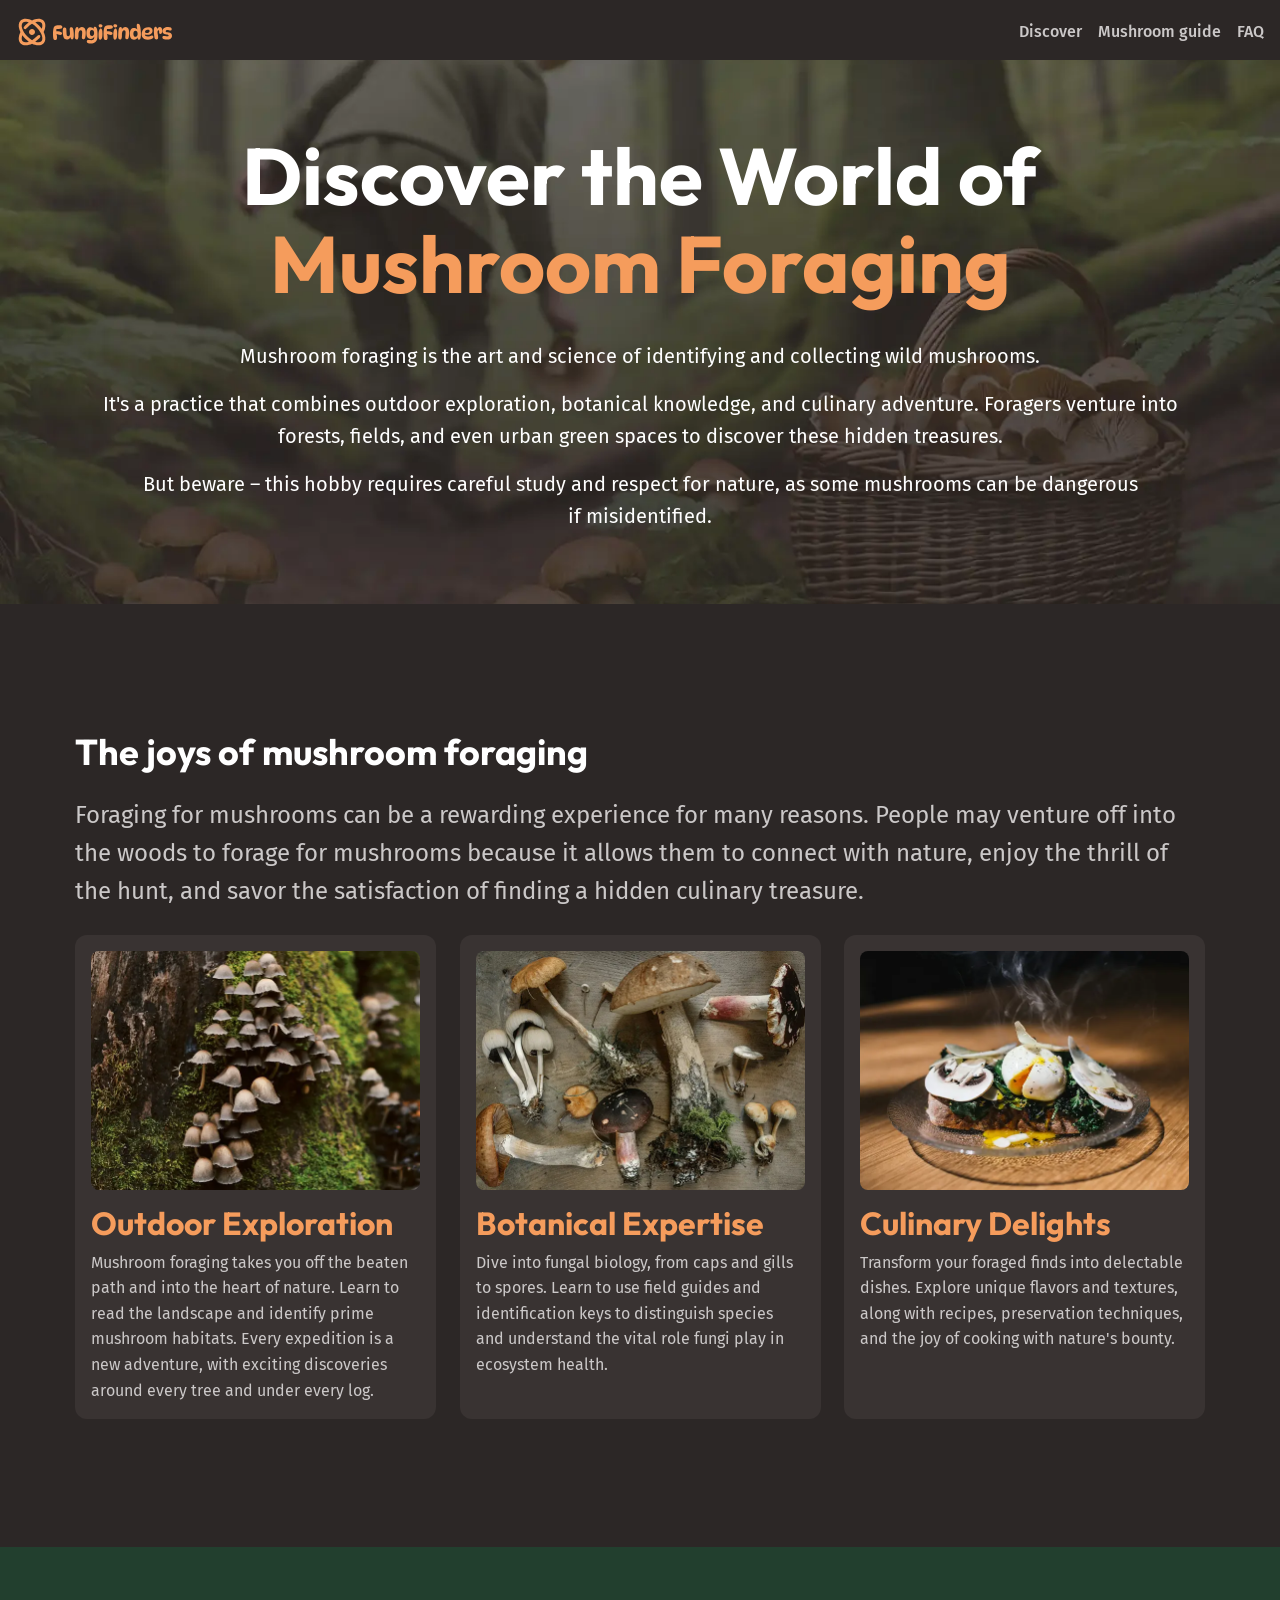
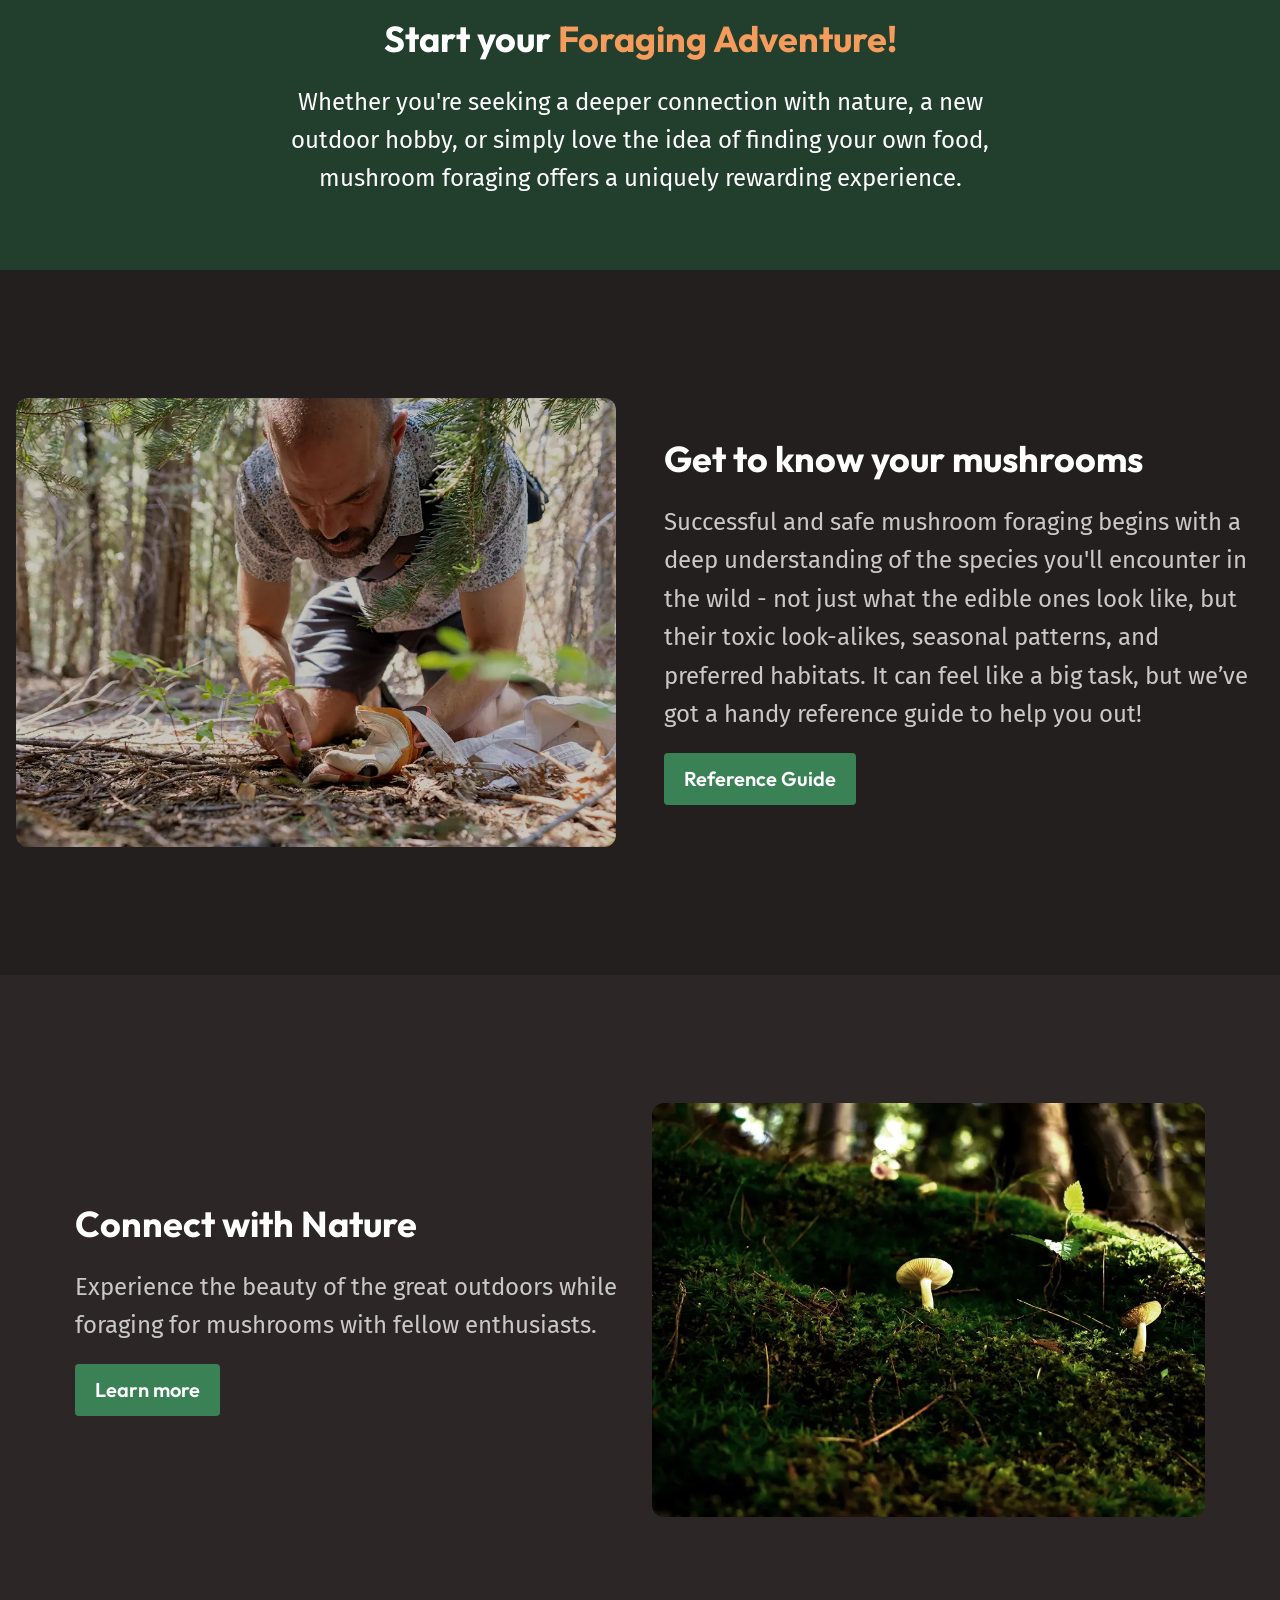
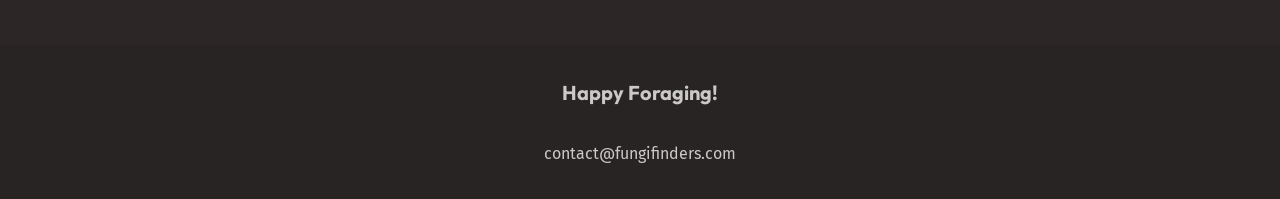
==== commit 45813458: "create responsive cards" ====
--- a/index.html
+++ b/index.html
@@ -64,41 +64,53 @@
                     savor the satisfaction of finding a hidden culinary treasure.
                 </p>
 
-                <ul role="list" class="equal-cols" data-layout="responsive">
-                    <li class="card">
-                        <img src="./assets/outdoor-exploration.webp" alt="">
-                        <h3 class="card__title text-brand">Outdoor Exploration</h3>
-                        <p class="joy__content">Mushroom foraging takes you off the beaten path and into the heart
-                            of
-                            nature. Learn to read the
-                            landscape and identify prime mushroom habitats. Every expedition is a new adventure,
-                            with
-                            exciting discoveries around every tree and under every log.</p>
-                    </li>
+                <div role="list" class="equal-cols" data-layout="responsive">
+                    <div class="card-container grid">
+                        <article class="card">
+                            <img src="./assets/outdoor-exploration.webp" alt="">
+                            <div class="card__content">
+                                <h3 class="card__title text-brand">Outdoor Exploration</h3>
+                                <p class="joy__content">Mushroom foraging takes you off the beaten path and into the heart
+                                    of
+                                    nature. Learn to read the
+                                    landscape and identify prime mushroom habitats. Every expedition is a new adventure,
+                                    with
+                                    exciting discoveries around every tree and under every log.</p>
+                            </div>
+                        </article>
+                    </div>
 
-                    <li class="card" class="card">
-                        <img src="./assets/botanical-expertise.webp" alt="">
-                        <h3 class="card__title text-brand">Botanical Expertise</h3>
-                        <p class="joy__content">Dive into fungal biology, from caps and gills to spores. Learn to
-                            use
-                            field
-                            guides and
-                            identification keys to distinguish species and understand the vital role fungi play in
-                            ecosystem
-                            health.</p>
-                    </li>
+                    <div class="card-container grid">
+                        <article class="card" class="card">
+                            <img src="./assets/botanical-expertise.webp" alt="">
+                            <div class="card__content">
+                                <h3 class="card__title text-brand">Botanical Expertise</h3>
+                                <p class="joy__content">Dive into fungal biology, from caps and gills to spores. Learn to
+                                    use
+                                    field
+                                    guides and
+                                    identification keys to distinguish species and understand the vital role fungi play in
+                                    ecosystem
+                                    health.</p>
+                            </div>
+                        </article>
+                    </div>
 
-                    <li class="card">
-                        <img src="./assets/culinary-delight.webp" alt="">
-                        <h3 class="card__title text-brand">Culinary Delights</h3>
-                        <p class="joy__content">Transform your foraged finds into delectable dishes. Explore unique
-                            flavors
-                            and textures, along
-                            with recipes, preservation techniques, and the joy of cooking with nature's bounty.</p>
-                    </li>
+                    <div class="card-container grid">
+                        <article class="card">
+                            <img src="./assets/culinary-delight.webp" alt="">
+                            <div class="card__content">
+                                <h3 class="card__title text-brand">Culinary Delights</h3>
+                                <p class="joy__content">Transform your foraged finds into delectable dishes. Explore unique
+                                    flavors
+                                    and textures, along
+                                    with recipes, preservation techniques, and the joy of cooking with nature's bounty.</p>
+                            </div>
+                        </article>
+                    </div>
 
 
-                </ul>
+                </div>
             </div>
 
         </section>
--- a/style.css
+++ b/style.css
@@ -362,13 +362,14 @@
   /* Individual Components */
 
   .card {
+    --card-gap: 1rem;
     padding: 1rem;
     background-color: var(--color-background-light);
     border-radius: var(--border-radius-3);
     font-size: var(--font-size-regular);
     align-content: start;
     display: grid;
-    gap: var(--gap, 1rem);
+    gap: var(--card-gap, 1rem);
 
     img {
       border-radius: var(--border-radius-2);
@@ -380,25 +381,28 @@
       --card-title-font-size: var(--fs-600);
       align-content: space-between;
     }
-
+  }
+
+  .card__content {
+    display: grid;
+    gap: calc(var(--card-gap) / 2);
+    align-content: start;
+  }
+
+  .card-container {
     container-type: inline-size;
   }
 
-  @container (min-width: 21rem) {
+  @container (min-width: 32rem) {
     .card {
-      grid-template-columns: auto 1fr;
-      background-color: red;
-    }
-    /* align-content: start;
-
-    & > img{
-      grid-column: 1;
-      grid-row: 1 / -1;
-    }
-
-    & > *:not(img){
-      grid-column: 2;
-    } */
+      grid-template-columns: 2fr 3fr;
+
+      img{
+        align-self: stretch;
+        object-fit: cover;
+        object-position: center;
+      }
+    }
   }
 
   .card__title {
@@ -464,6 +468,10 @@
   }
   .padding-block-lg {
     padding-block: 8rem;
+  }
+
+  .grid{
+    display: grid;
   }
 
   .visually-hidden {
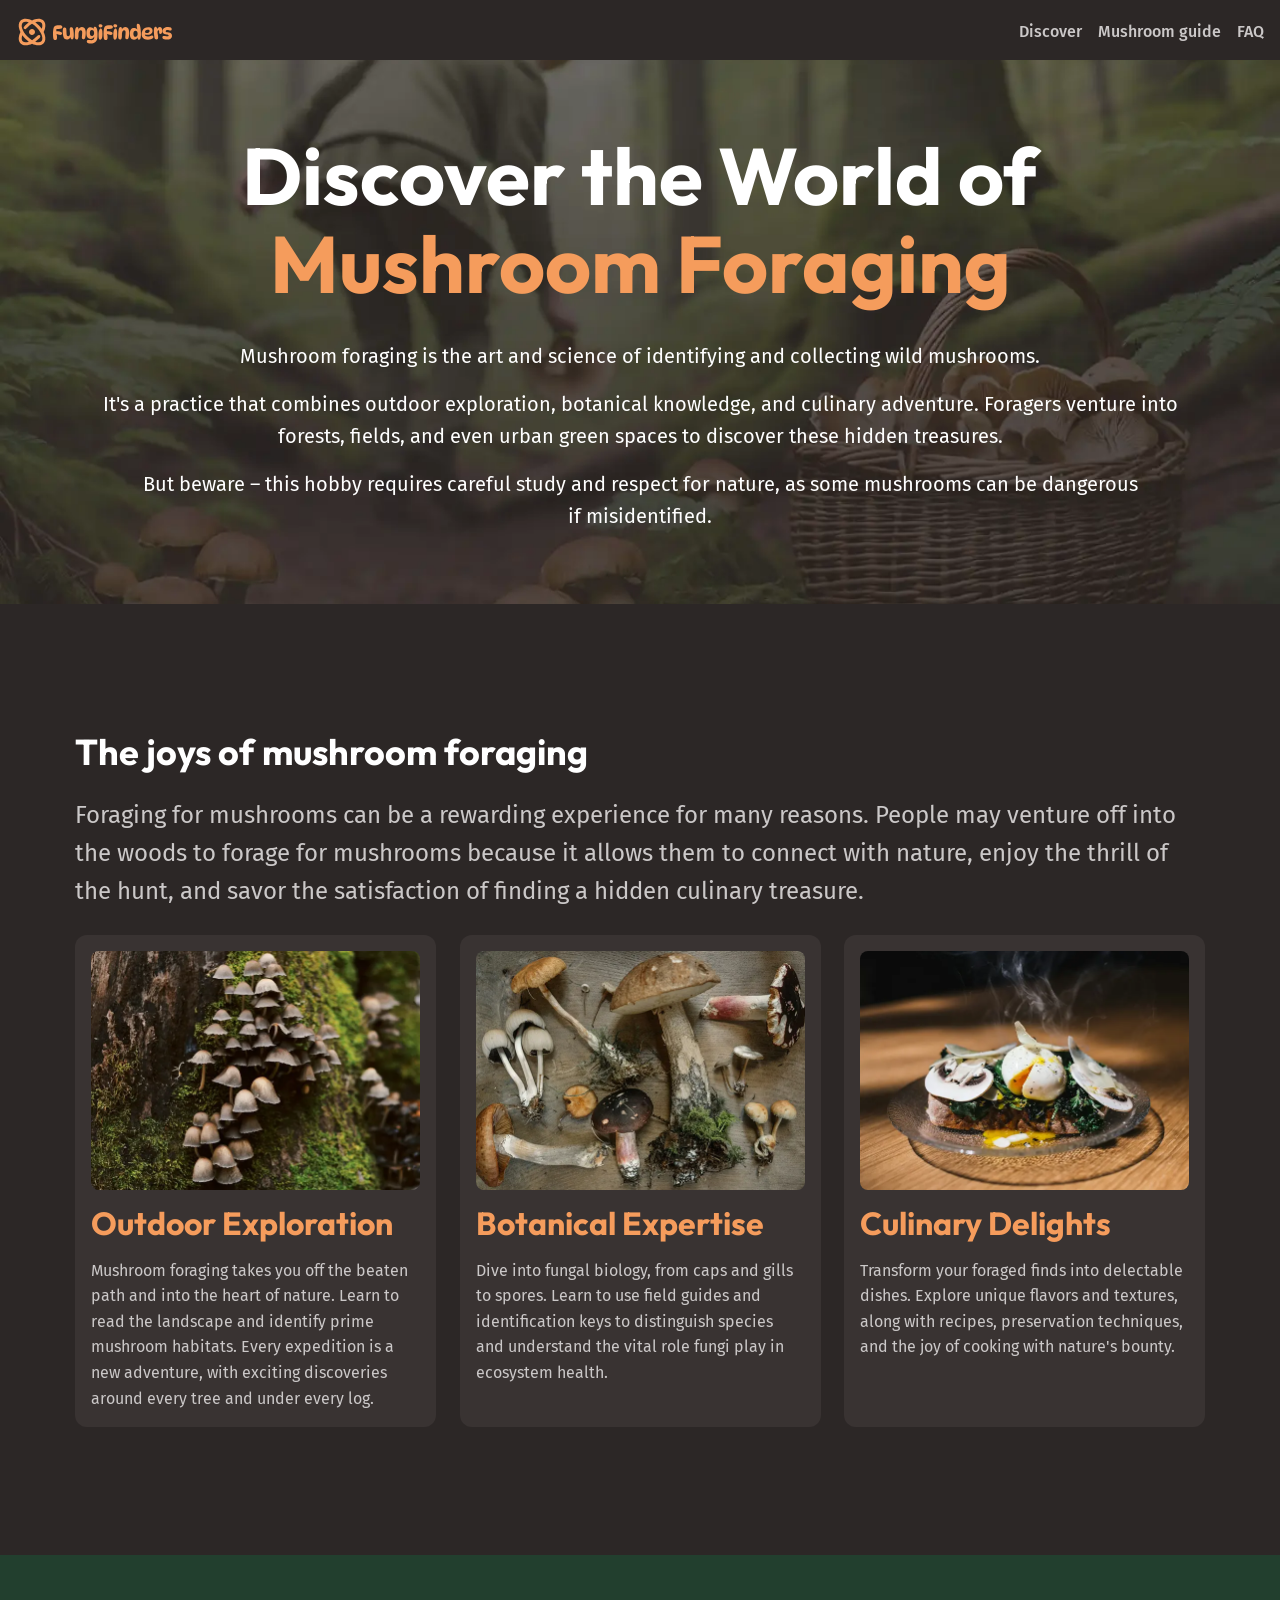
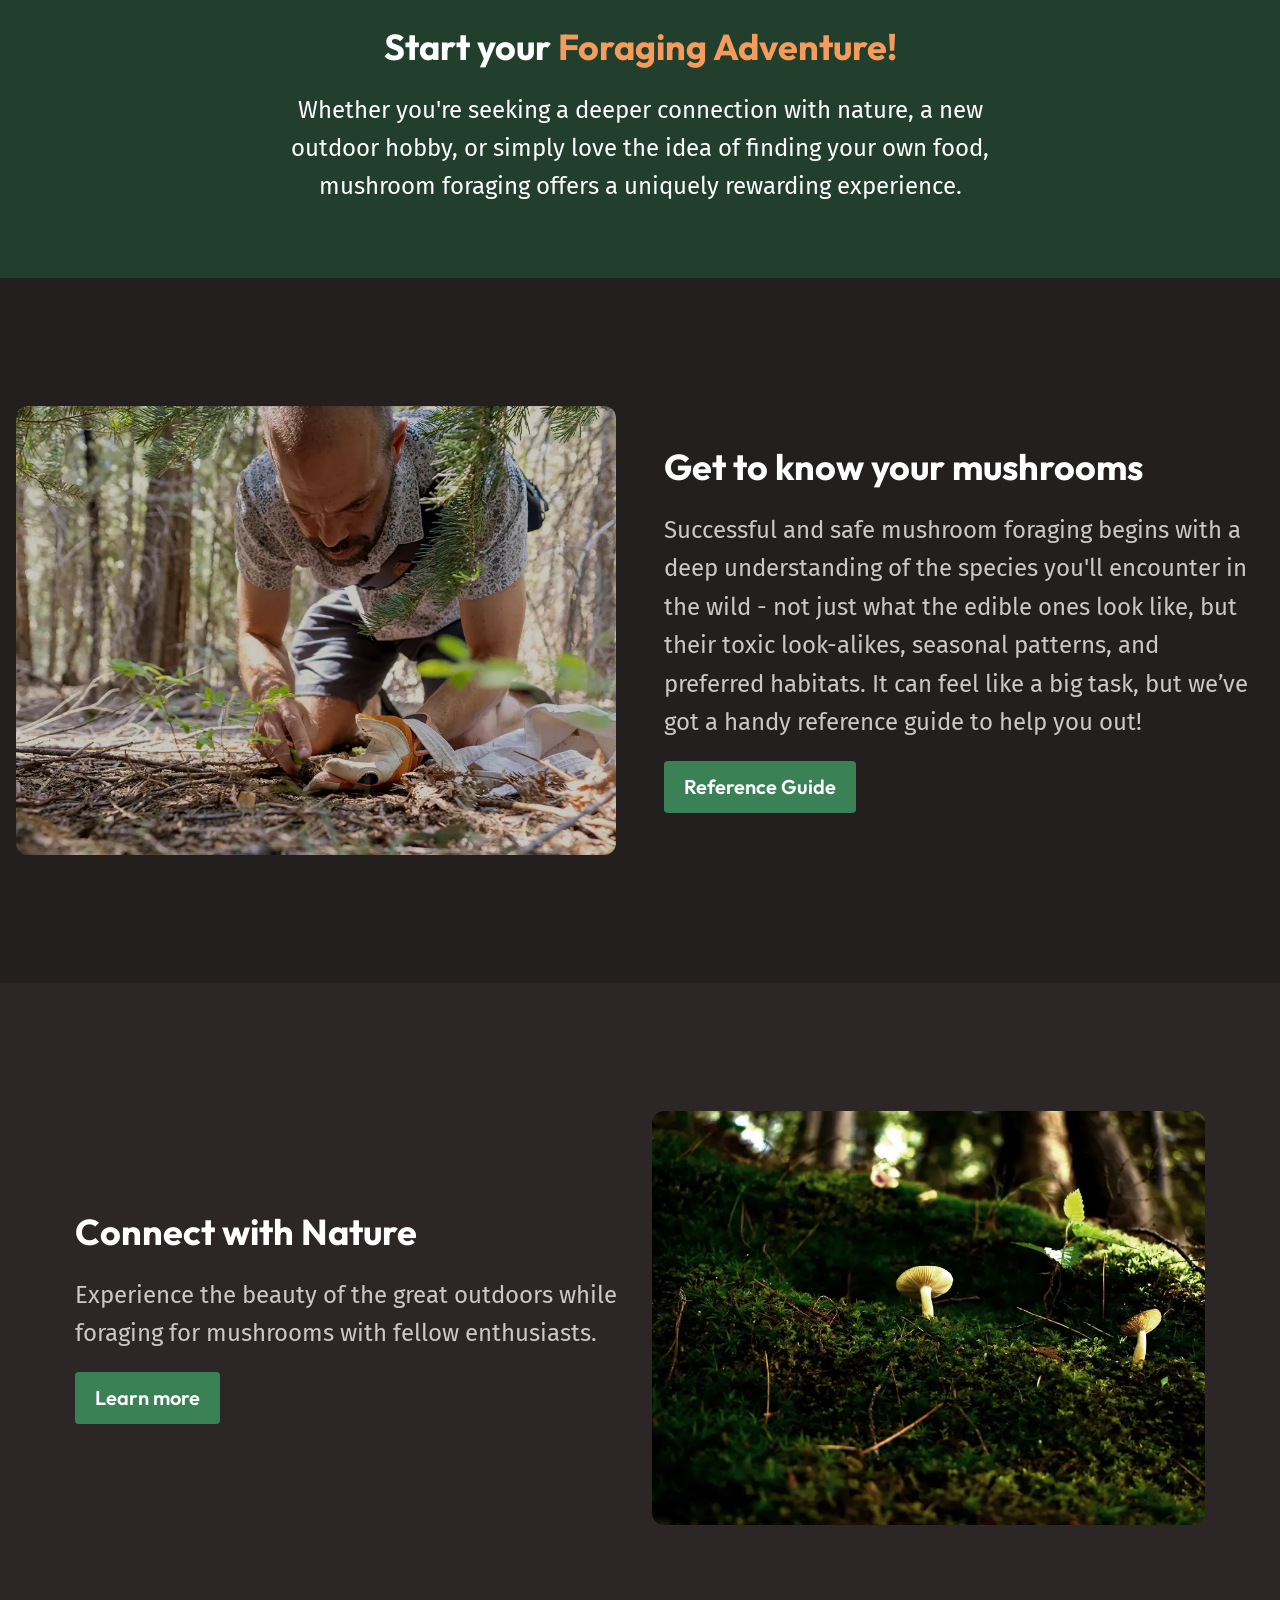
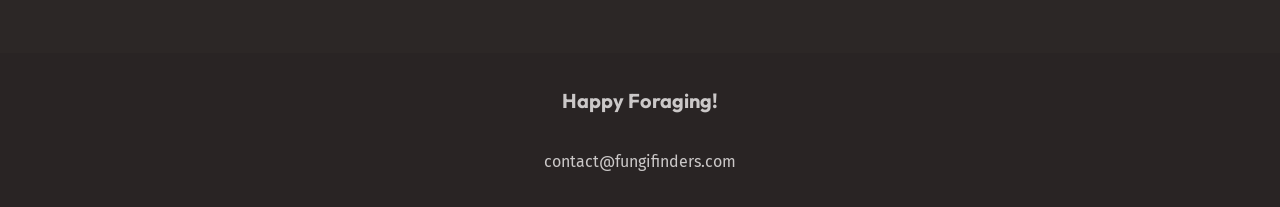
==== commit 1e221b83: "minor modifications to ".equal-cols" class styles" ====
--- a/index.html
+++ b/index.html
@@ -64,7 +64,7 @@
                     savor the satisfaction of finding a hidden culinary treasure.
                 </p>
 
-                <div role="list" class="equal-cols" data-layout="responsive">
+                <div role="list" class="equal-cols" data-layout="responsive" style="--min-col-size: 20rem">
                     <div class="card-container grid">
                         <article class="card">
                             <img src="./assets/outdoor-exploration.webp" alt="">
--- a/style.css
+++ b/style.css
@@ -165,6 +165,8 @@
 
   img {
     border-radius: var(--border-radius-3);
+    object-fit: cover;
+    object-position: center;
   }
 
   button {
@@ -224,10 +226,15 @@
     display: flex;
     flex-wrap: wrap;
     > * {
-      flex: 1 1 var(--min-col-size, 20rem);
-    }
-    @media (width > 760px) {
-    }
+      flex: 1 1 var(--min-col-size, 0);
+    }
+  }
+
+  .grid-auto-fit {
+    display: grid;
+    gap: 1rem;
+
+    grid-template-columns: repeat(auto-fit, minmax(min(270px, 100%), 1fr));
   }
 
   .full-height {
@@ -359,7 +366,9 @@
     font-size: 1.25rem;
   }
 
-  /* Individual Components */
+  /* ------- GUIDE PAGE COMPONENTS ---------*/
+
+  /* --------- GENERAL INDIVIDUAL COMPONENTS --------- */
 
   .card {
     --card-gap: 1rem;
@@ -373,20 +382,30 @@
 
     img {
       border-radius: var(--border-radius-2);
-      object-fit: cover;
-      object-position: center;
-    }
-
-    &[data-card-size="small"] {
-      --card-title-font-size: var(--fs-600);
-      align-content: space-between;
+    }
+  }
+
+  .card--small {
+    --card-title-font-size: var(--fs-600);
+    --card-gap: 0.75rem;
+    display: flex;
+    flex-direction: column;
+
+    .card__important-note {
+      margin-top: auto;
     }
   }
 
   .card__content {
     display: grid;
-    gap: calc(var(--card-gap) / 2);
+    gap: var(--card-content-gap, var(--card-gap));
     align-content: start;
+  }
+
+  .card__important-note {
+    padding: 0.75rem;
+    border-radius: var(--border-radius-2);
+    background-color: var(--color-background-extra-light);
   }
 
   .card-container {
@@ -397,10 +416,12 @@
     .card {
       grid-template-columns: 2fr 3fr;
 
-      img{
+      img {
         align-self: stretch;
-        object-fit: cover;
-        object-position: center;
+      }
+
+      .card__content {
+        --card-content-gap: calc(var(--card-gap) / 2);
       }
     }
   }
@@ -412,7 +433,8 @@
   }
 
   .button,
-  .tag {
+  .tag,
+  .select {
     color: var(--color-text-white);
     background-color: var(--color-background-green-normal);
     border-radius: 4px;
@@ -420,16 +442,23 @@
     font-family: var(--ff-heading);
   }
 
+  .select {
+    padding: 8px 6px 8px 16px;
+    border: 0;
+    font-size: var(--font-size-md);
+    font-weight: 300;
+    cursor: pointer;
+  }
+
+  .select:focus-visible {
+    outline: none;
+  }
+
   .button {
     font-size: 1rem;
     padding: 8px 16px;
 
     font-weight: 600;
-
-    &[data-button-type="filter-button"] {
-      font-weight: revert;
-      padding: 8 6 8 16;
-    }
 
     &[data-button-size="large"] {
       font-size: 1.25rem;
@@ -470,7 +499,7 @@
     padding-block: 8rem;
   }
 
-  .grid{
+  .grid {
     display: grid;
   }
 
